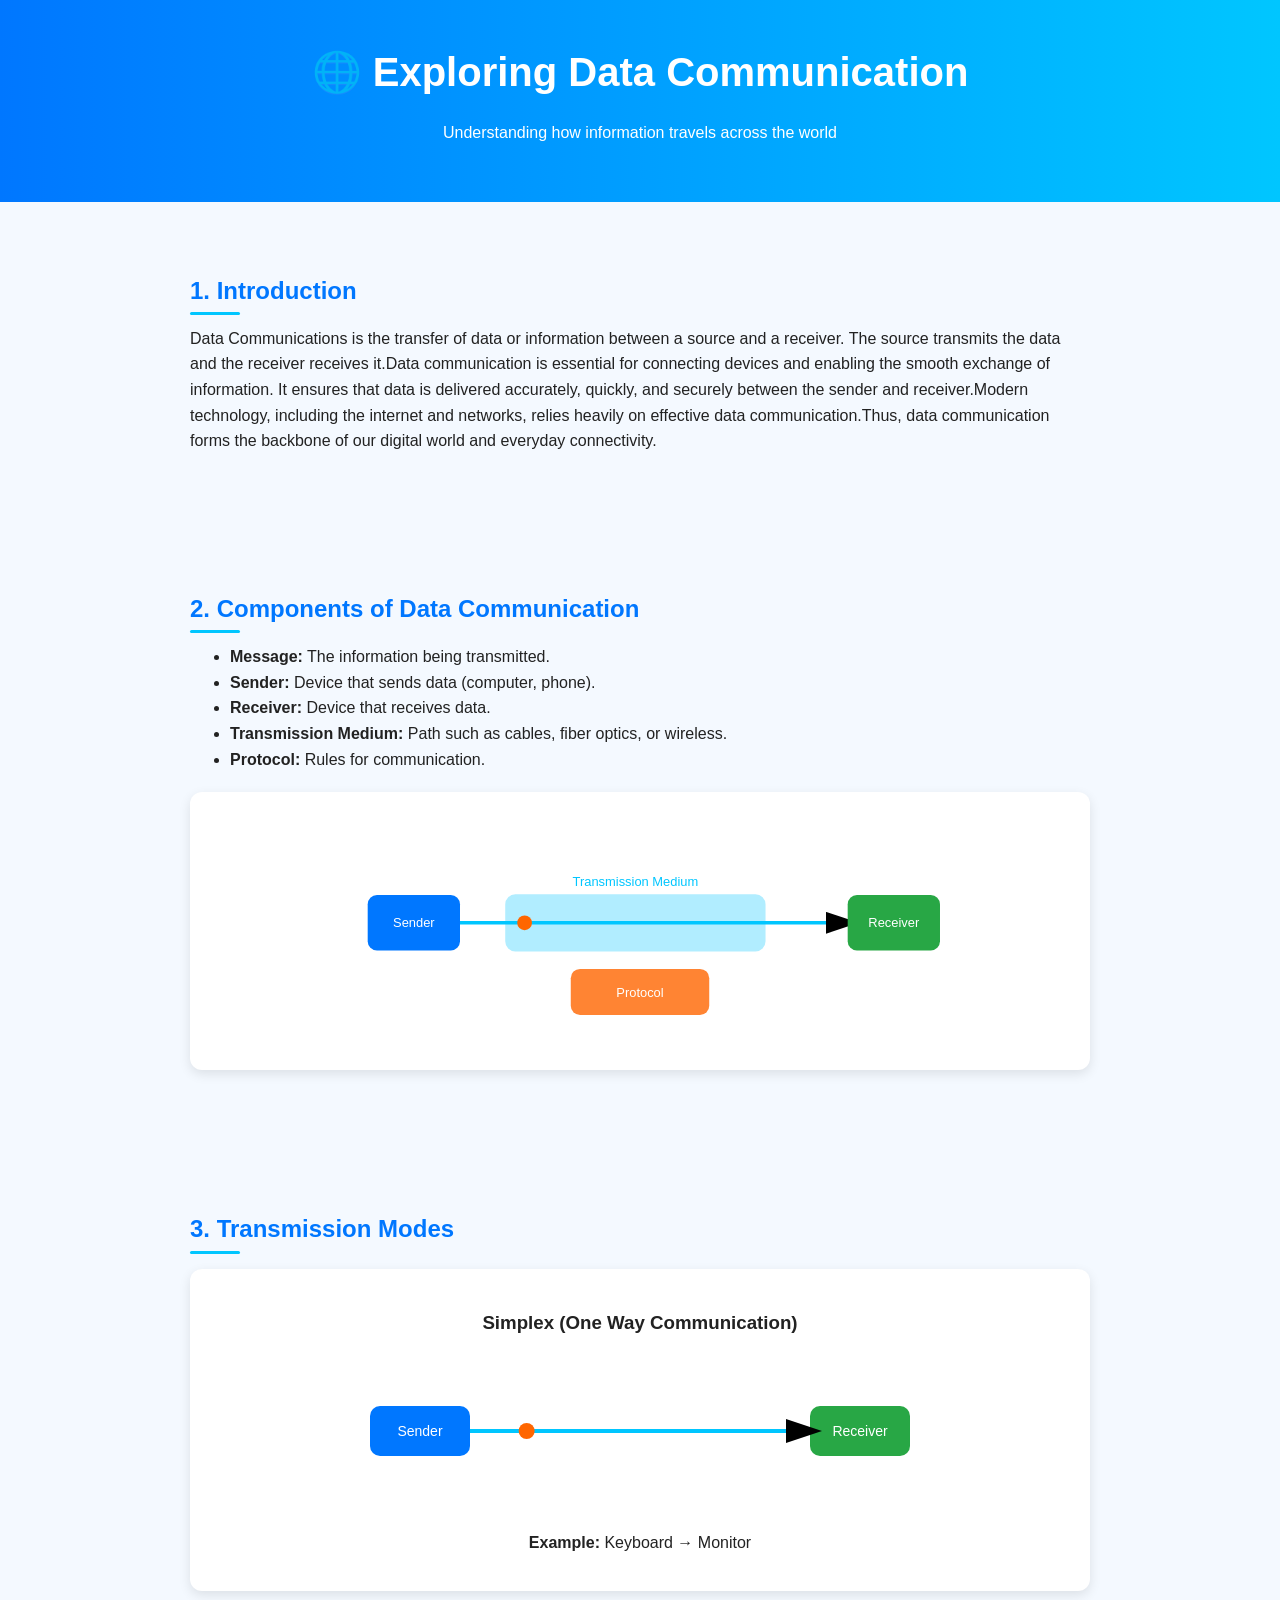
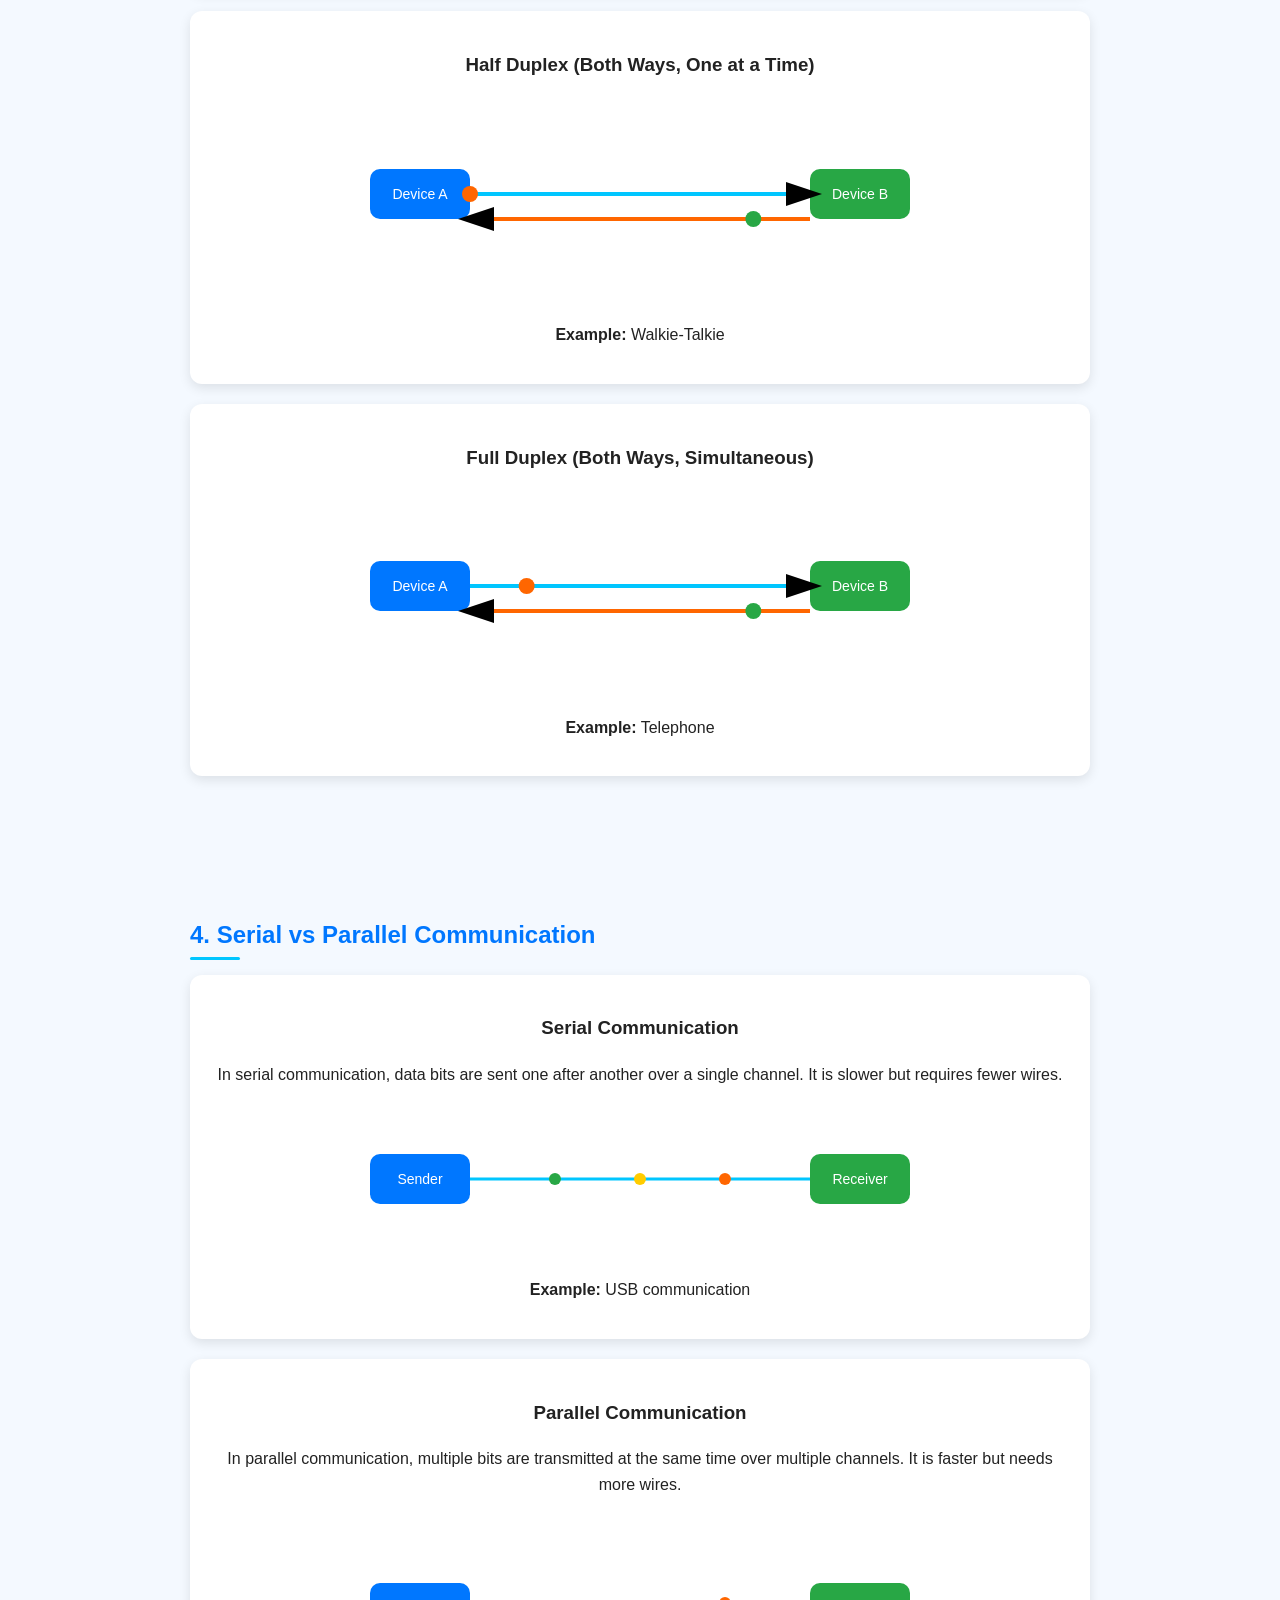
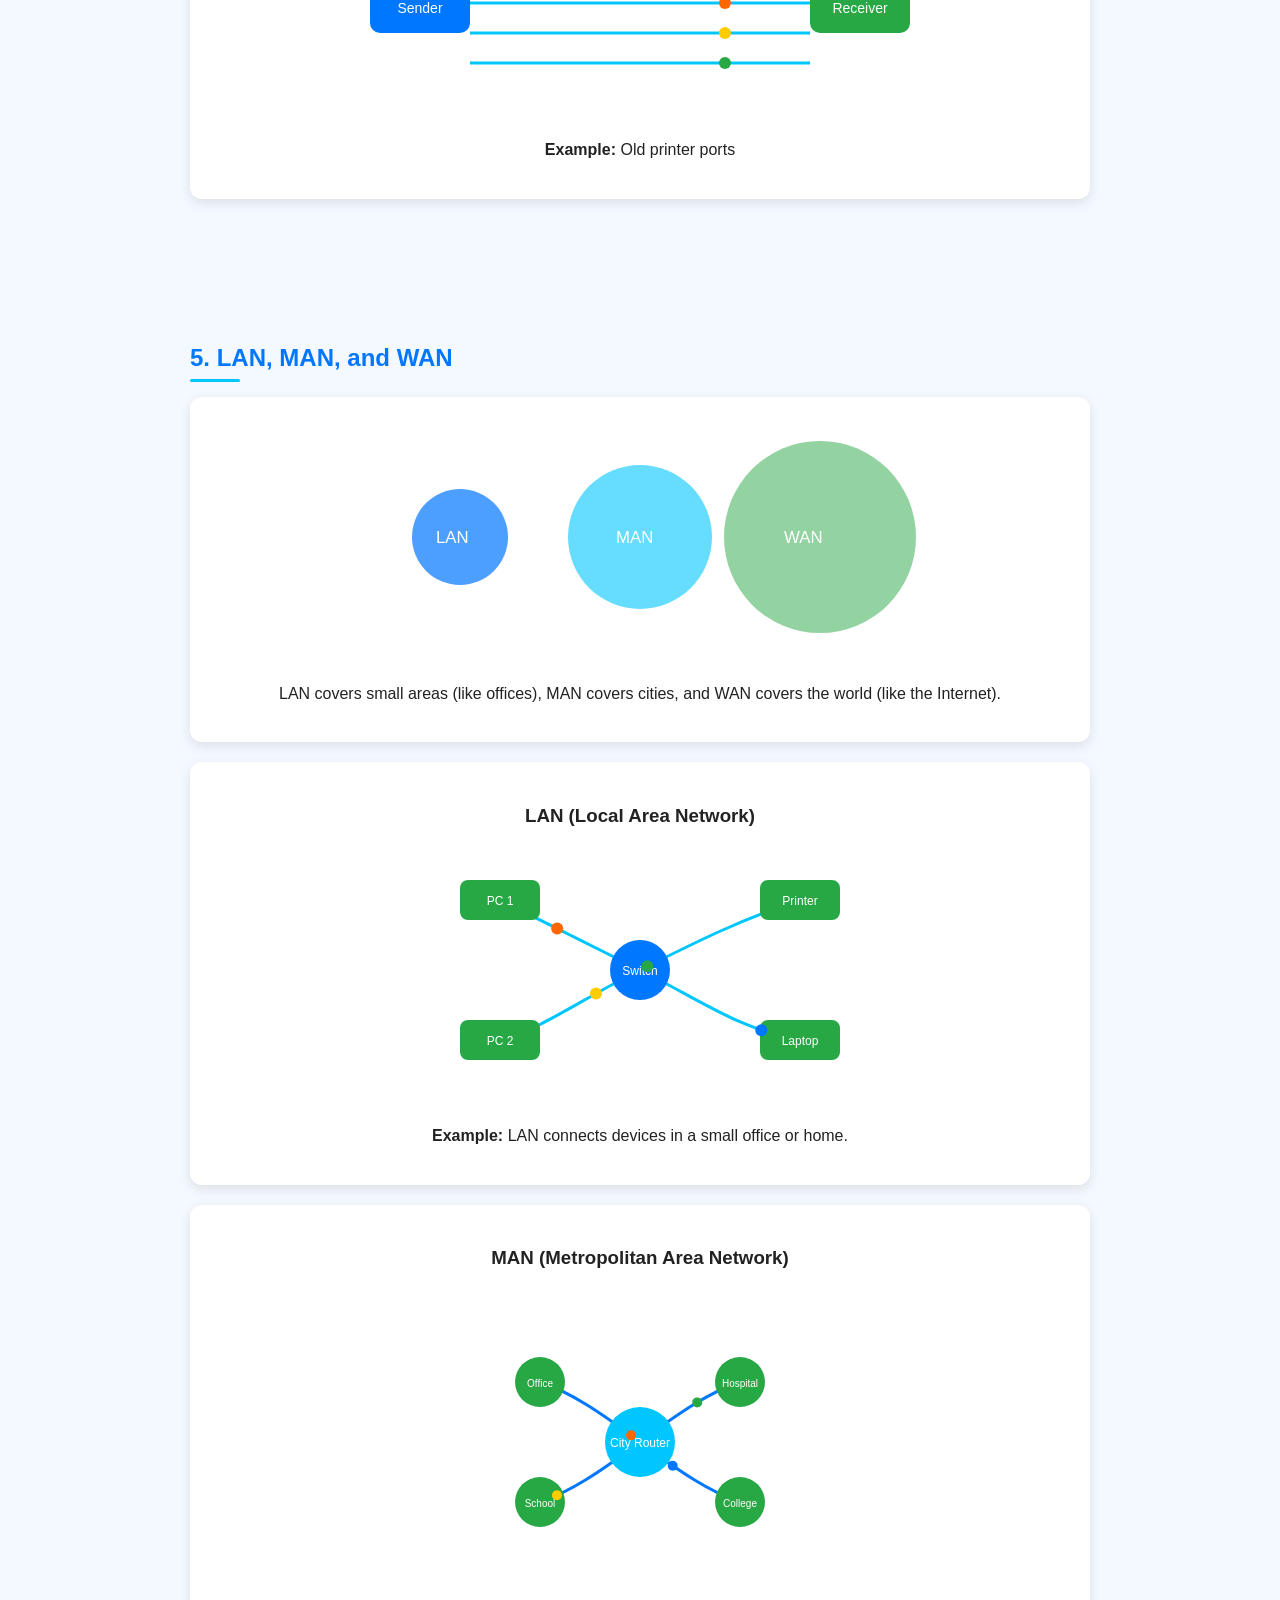
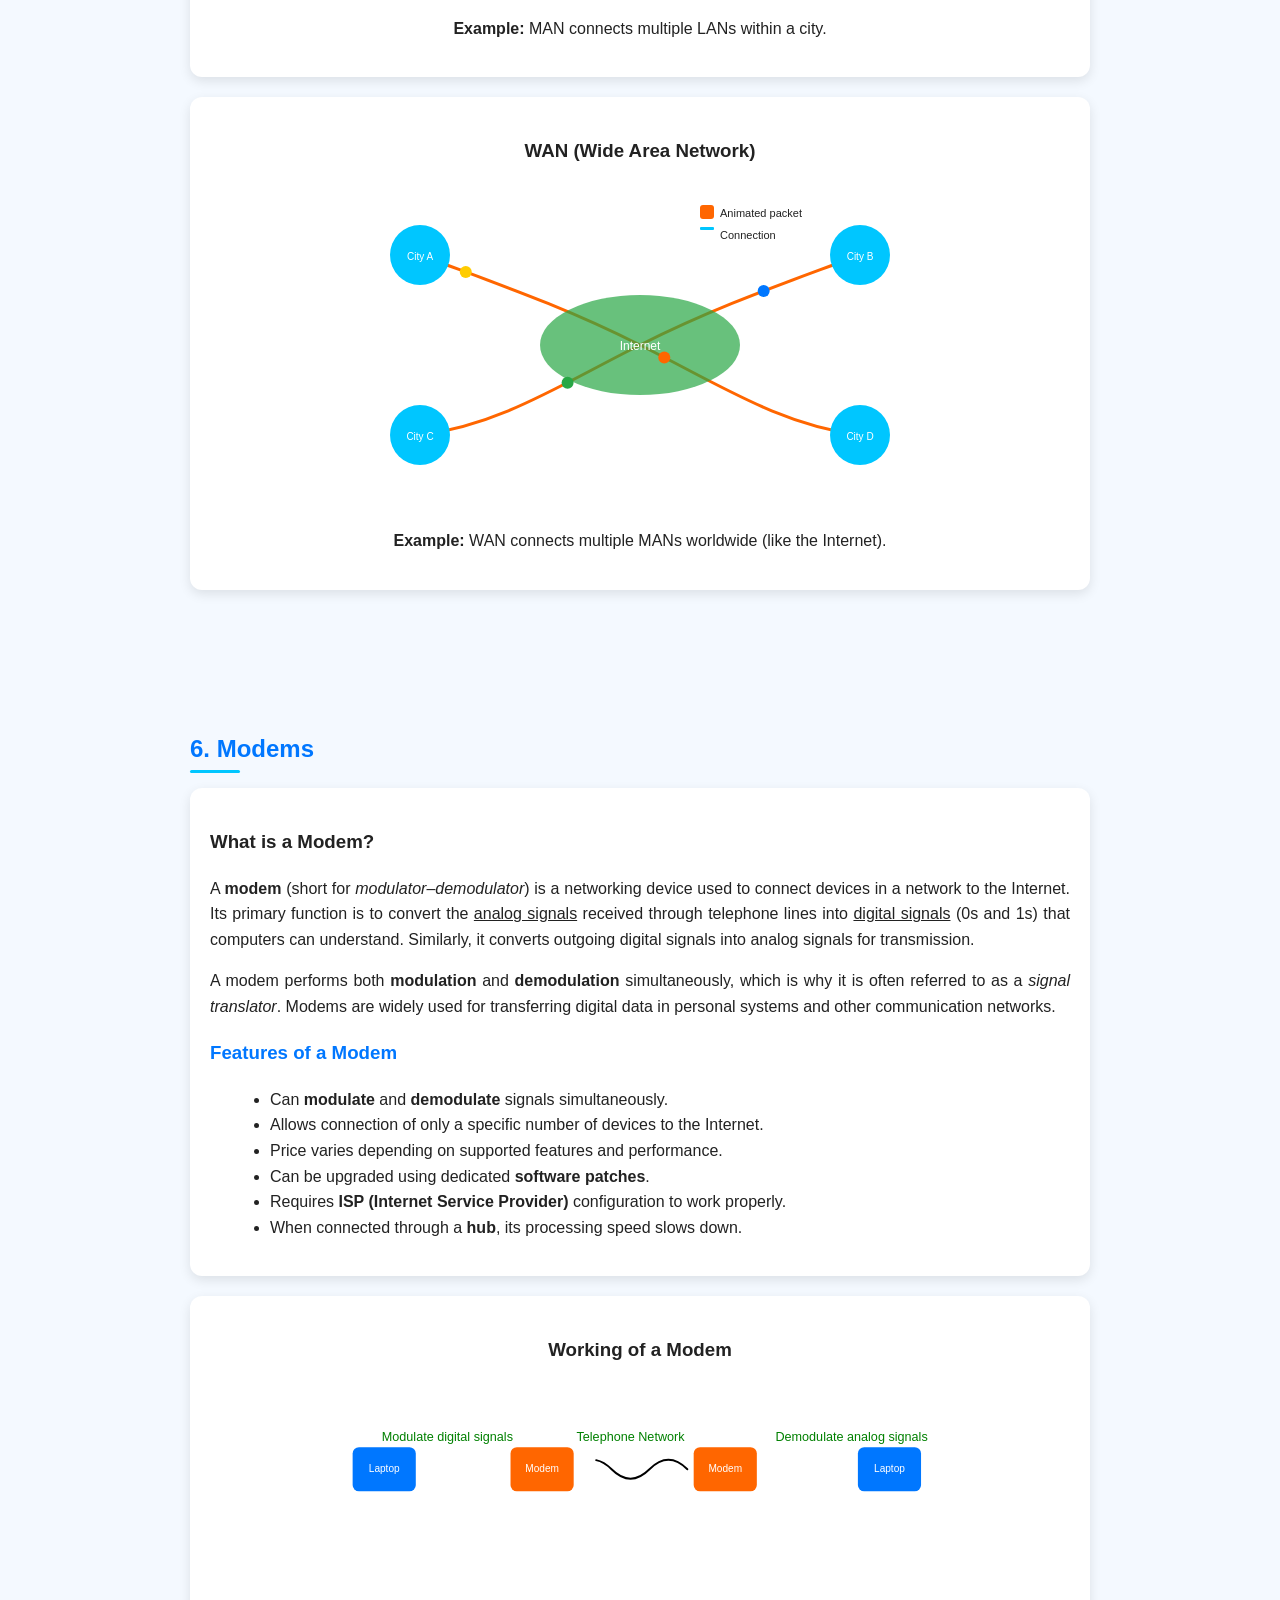
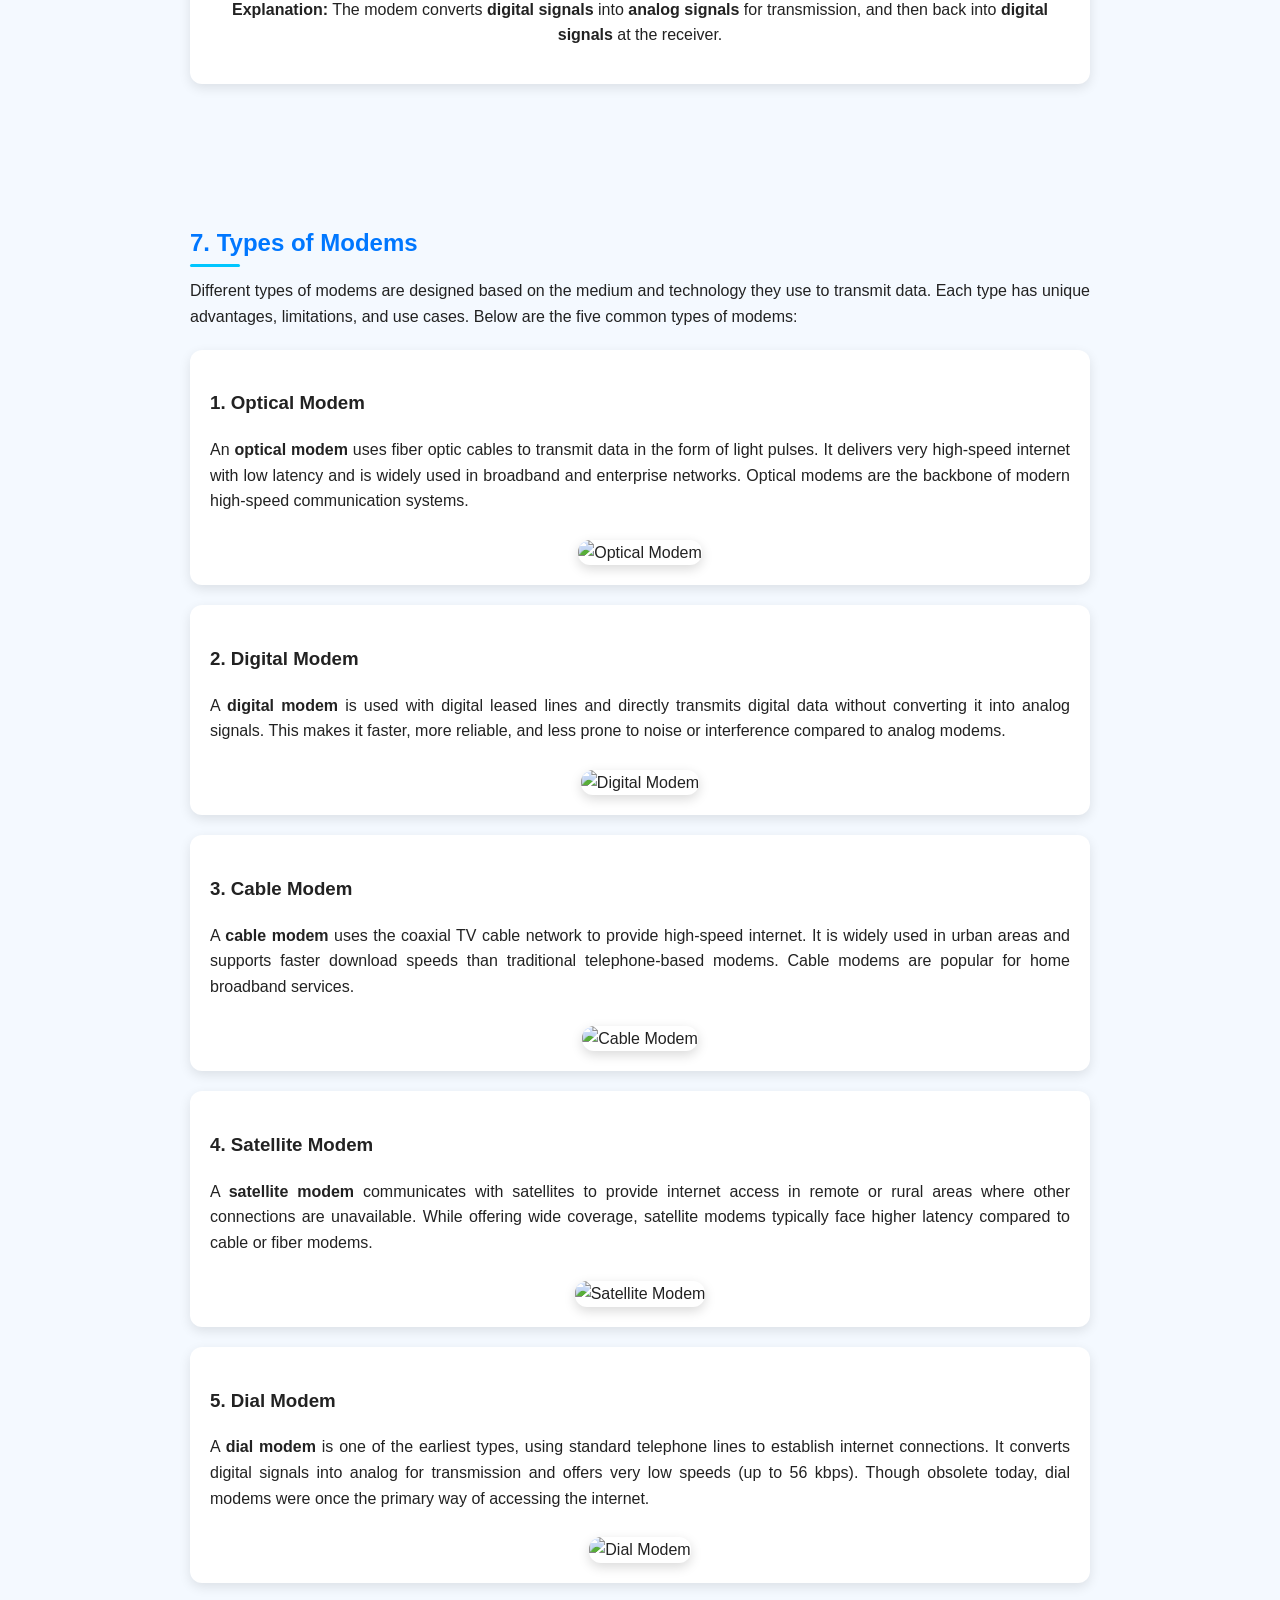
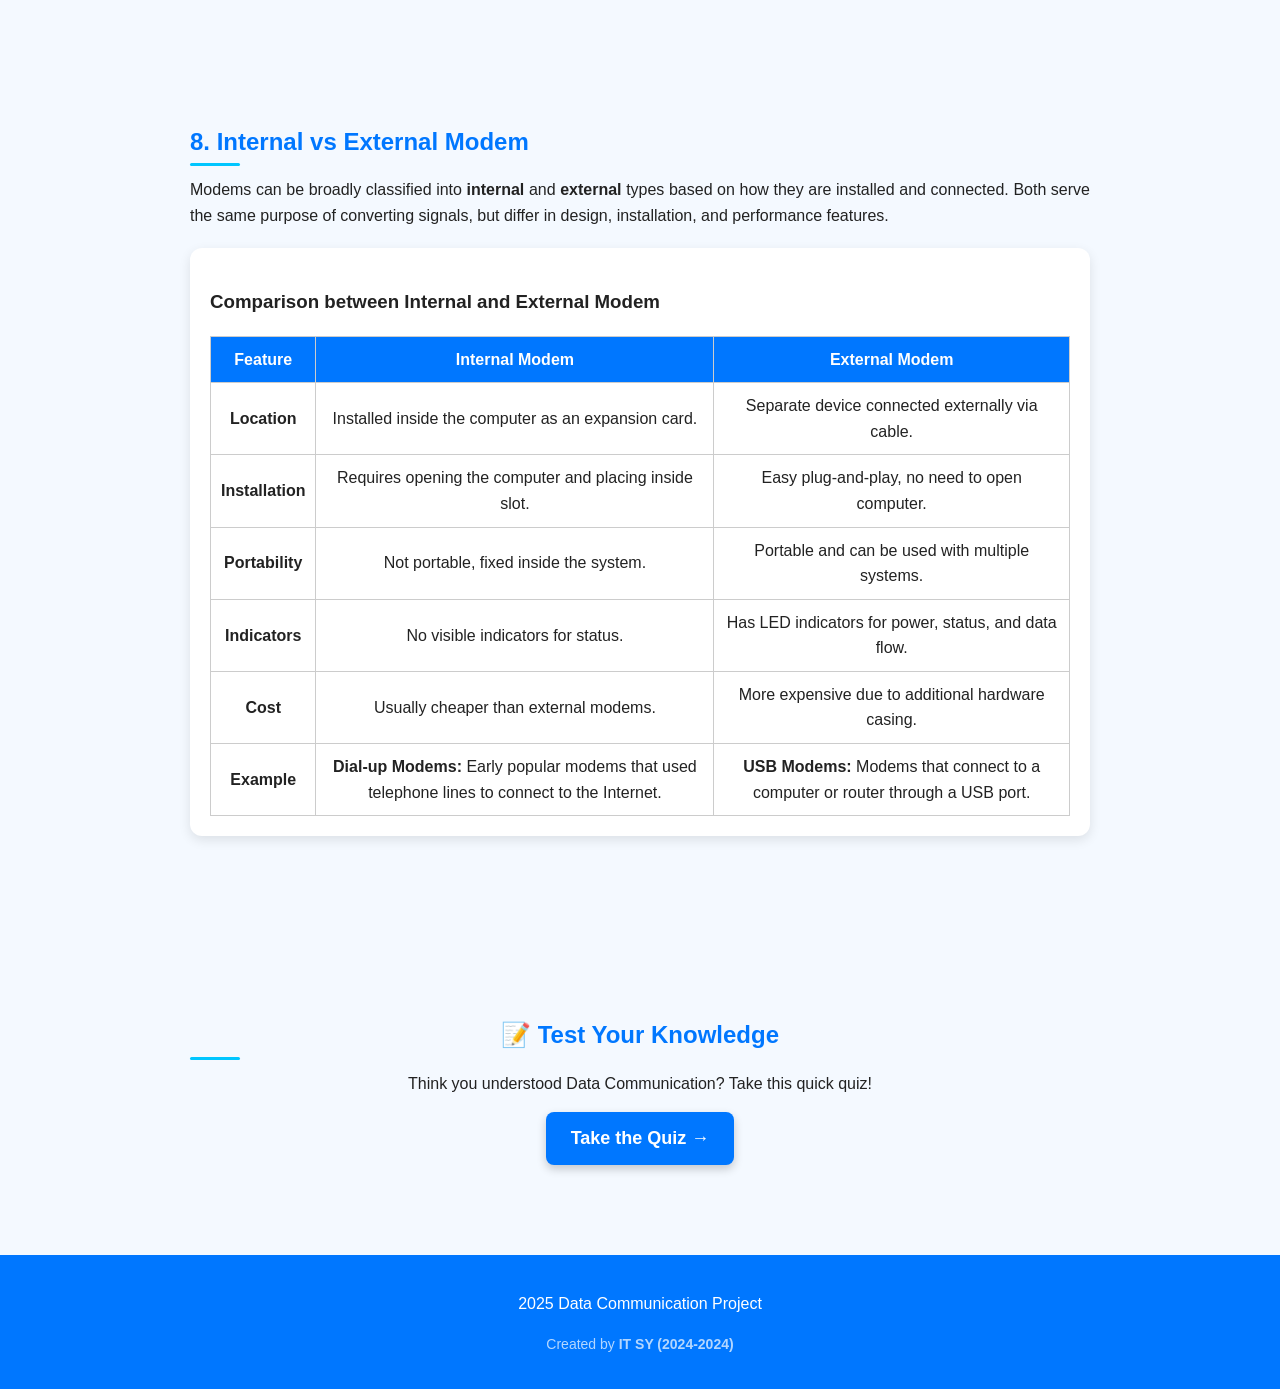
==== index.html @ c41c533b "Add files via upload" ====
<!DOCTYPE html>
<html lang="en">
<head>
  <meta charset="UTF-8">
  <meta name="viewport" content="width=device-width, initial-scale=1.0">
  <title>Exploring Data Communication</title>
  <link rel="stylesheet" href="style.css">
</head>
<body>
  <header>
    <h1><b>🌐 Exploring Data Communication</b></h1>
    <p>Understanding how information travels across the world</p>
  </header>

 <section>
    <h2>1. Introduction</h2>
    <p>Data Communications is the transfer of data or information between a 
source and a receiver. The source transmits the data and the receiver 
receives it.Data communication is essential for connecting devices and enabling the smooth exchange of information.
It ensures that data is delivered accurately, quickly, and securely between the sender and receiver.Modern technology, including the internet and networks, relies heavily on effective data communication.Thus, data communication forms the backbone of our digital world and everyday connectivity.  </p>
  </section>

  <section>
    <h2>2. Components of Data Communication</h2>
    <ul>
      <li><b>Message:</b> The information being transmitted.</li>
      <li><b>Sender:</b> Device that sends data (computer, phone).</li>
      <li><b>Receiver:</b> Device that receives data.</li>
      <li><b>Transmission Medium:</b> Path such as cables, fiber optics, or wireless.</li>
      <li><b>Protocol:</b> Rules for communication.</li>
    </ul>
    <div class="diagram">
      <svg viewBox="0 0 650 250">
        <!-- Sender -->
        <rect x="30" y="90" width="100" height="60" rx="10" fill="#0077ff"/>
        <text x="80" y="125" font-size="14" fill="white" text-anchor="middle">Sender</text>

        <!-- Transmission Medium -->
        <rect x="180" y="90" width="280" height="60" rx="10" fill="#00c6ff" opacity="0.3" stroke="#00c6ff" stroke-width="2"/>
        <text x="320" y="80" font-size="14" fill="#00c6ff" text-anchor="middle">Transmission Medium</text>

        <!-- Arrow animation inside medium -->
        <line x1="130" y1="120" x2="550" y2="120" stroke="#00c6ff" stroke-width="4" marker-end="url(#arrow)" />
        <circle cx="130" cy="120" r="8" fill="#ff6600">
          <animate attributeName="cx" from="130" to="550" dur="3s" repeatCount="indefinite" />
        </circle>

        <!-- Receiver -->
        <rect x="550" y="90" width="100" height="60" rx="10" fill="#28a745"/>
        <text x="600" y="125" font-size="14" fill="white" text-anchor="middle">Receiver</text>

        <!-- Protocol Layer -->
        <rect x="250" y="170" width="150" height="50" rx="10" fill="#ff6600" opacity="0.8"/>
        <text x="325" y="200" font-size="14" fill="white" text-anchor="middle">Protocol</text>

        <!-- Define arrow marker -->
        <defs>
          <marker id="arrow" markerWidth="10" markerHeight="10" refX="6" refY="3" orient="auto" markerUnits="strokeWidth">
            <path d="M0,0 L0,6 L9,3 z" fill="black" />
          </marker>
        </defs>
      </svg>
    </div>
  </section>

 
  <section>
    <h2>3. Transmission Modes</h2>

    <!-- Simplex Diagram -->
    <div class="diagram">
      <h3>Simplex (One Way Communication)</h3>
      <svg viewBox="0 0 600 150">
        <rect x="30" y="50" width="100" height="50" rx="10" fill="#0077ff"/>
        <text x="80" y="80" font-size="14" fill="white" text-anchor="middle">Sender</text>

        <rect x="470" y="50" width="100" height="50" rx="10" fill="#28a745"/>
        <text x="520" y="80" font-size="14" fill="white" text-anchor="middle">Receiver</text>

        <line x1="130" y1="75" x2="470" y2="75" stroke="#00c6ff" stroke-width="4" marker-end="url(#arrow)" />
        <circle cx="130" cy="75" r="8" fill="#ff6600">
          <animate attributeName="cx" from="130" to="470" dur="3s" repeatCount="indefinite" />
        </circle>
      </svg>
      <p><b>Example:</b> Keyboard → Monitor</p>
    </div>

    <!-- Half Duplex Diagram -->
    <div class="diagram">
      <h3>Half Duplex (Both Ways, One at a Time)</h3>
      <svg viewBox="0 0 600 200">
        <rect x="30" y="70" width="100" height="50" rx="10" fill="#0077ff"/>
        <text x="80" y="100" font-size="14" fill="white" text-anchor="middle">Device A</text>

        <rect x="470" y="70" width="100" height="50" rx="10" fill="#28a745"/>
        <text x="520" y="100" font-size="14" fill="white" text-anchor="middle">Device B</text>

        <!-- Forward direction -->
        <line x1="130" y1="95" x2="470" y2="95" stroke="#00c6ff" stroke-width="4" marker-end="url(#arrow)" />
        <circle cx="130" cy="95" r="8" fill="#ff6600">
          <animate attributeName="cx" from="130" to="470" dur="3s" begin="0s;back.end" id="forth" />
        </circle>

        <!-- Backward direction -->
        <line x1="470" y1="120" x2="130" y2="120" stroke="#ff6600" stroke-width="4" marker-end="url(#arrow)" />
        <circle cx="470" cy="120" r="8" fill="#28a745">
          <animate attributeName="cx" from="470" to="130" dur="3s" begin="forth.end" id="back" />
        </circle>
      </svg>
      <p><b>Example:</b> Walkie-Talkie</p>
    </div>

    <!-- Full Duplex Diagram -->
    <div class="diagram">
      <h3>Full Duplex (Both Ways, Simultaneous)</h3>
      <svg viewBox="0 0 600 200">
        <rect x="30" y="70" width="100" height="50" rx="10" fill="#0077ff"/>
        <text x="80" y="100" font-size="14" fill="white" text-anchor="middle">Device A</text>

        <rect x="470" y="70" width="100" height="50" rx="10" fill="#28a745"/>
        <text x="520" y="100" font-size="14" fill="white" text-anchor="middle">Device B</text>

        <!-- Forward direction -->
        <line x1="130" y1="95" x2="470" y2="95" stroke="#00c6ff" stroke-width="4" marker-end="url(#arrow)" />
        <circle cx="130" cy="95" r="8" fill="#ff6600">
          <animate attributeName="cx" from="130" to="470" dur="3s" repeatCount="indefinite" />
        </circle>

        <!-- Backward direction -->
        <line x1="470" y1="120" x2="130" y2="120" stroke="#ff6600" stroke-width="4" marker-end="url(#arrow)" />
        <circle cx="470" cy="120" r="8" fill="#28a745">
          <animate attributeName="cx" from="470" to="130" dur="3s" repeatCount="indefinite" />
        </circle>
      </svg>
      <p><b>Example:</b> Telephone</p>
    </div>
  </section>
<section>
  <h2>4. Serial vs Parallel Communication</h2>

  <!-- Serial Communication -->
  <div class="diagram">
    <h3>Serial Communication</h3>
    <p>In serial communication, data bits are sent one after another over a single channel. It is slower but requires fewer wires.</p>
    <svg viewBox="0 0 600 150">
      <rect x="30" y="50" width="100" height="50" rx="10" fill="#0077ff"/>
      <text x="80" y="80" font-size="14" fill="white" text-anchor="middle">Sender</text>

      <rect x="470" y="50" width="100" height="50" rx="10" fill="#28a745"/>
      <text x="520" y="80" font-size="14" fill="white" text-anchor="middle">Receiver</text>

      <!-- Line -->
      <line x1="130" y1="75" x2="470" y2="75" stroke="#00c6ff" stroke-width="3" />

      <!-- Moving dots (bits one by one) -->
      <circle cx="130" cy="75" r="6" fill="#ff6600">
        <animate attributeName="cx" from="130" to="470" dur="2s" begin="0s" repeatCount="indefinite"/>
      </circle>
      <circle cx="130" cy="75" r="6" fill="#ffcc00">
        <animate attributeName="cx" from="130" to="470" dur="2s" begin="0.5s" repeatCount="indefinite"/>
      </circle>
      <circle cx="130" cy="75" r="6" fill="#28a745">
        <animate attributeName="cx" from="130" to="470" dur="2s" begin="1s" repeatCount="indefinite"/>
      </circle>
    </svg>
    <p><b>Example:</b> USB communication</p>
  </div>

  <!-- Parallel Communication -->
  <div class="diagram">
    <h3>Parallel Communication</h3>
    <p>In parallel communication, multiple bits are transmitted at the same time over multiple channels. It is faster but needs more wires.</p>
    <svg viewBox="0 0 600 200">
      <rect x="30" y="70" width="100" height="50" rx="10" fill="#0077ff"/>
      <text x="80" y="100" font-size="14" fill="white" text-anchor="middle">Sender</text>

      <rect x="470" y="70" width="100" height="50" rx="10" fill="#28a745"/>
      <text x="520" y="100" font-size="14" fill="white" text-anchor="middle">Receiver</text>

      <!-- Parallel lines -->
      <line x1="130" y1="90" x2="470" y2="90" stroke="#00c6ff" stroke-width="3"/>
      <line x1="130" y1="120" x2="470" y2="120" stroke="#00c6ff" stroke-width="3"/>
      <line x1="130" y1="150" x2="470" y2="150" stroke="#00c6ff" stroke-width="3"/>

      <!-- Moving dots (multiple at once) -->
      <circle cx="130" cy="90" r="6" fill="#ff6600">
        <animate attributeName="cx" from="130" to="470" dur="2s" repeatCount="indefinite"/>
      </circle>
      <circle cx="130" cy="120" r="6" fill="#ffcc00">
        <animate attributeName="cx" from="130" to="470" dur="2s" repeatCount="indefinite"/>
      </circle>
      <circle cx="130" cy="150" r="6" fill="#28a745">
        <animate attributeName="cx" from="130" to="470" dur="2s" repeatCount="indefinite"/>
      </circle>
    </svg>
    <p><b>Example:</b> Old printer ports</p>
  </div>
</section>


 




<section>
  
<h2>5. LAN, MAN, and WAN</h2>
    <div class="diagram">
      <svg viewBox="0 0 500 200">
        <circle cx="100" cy="100" r="40" fill="#0077ff" opacity="0.7" />
        <text x="80" y="105" font-size="14" fill="white">LAN</text>

        <circle cx="250" cy="100" r="60" fill="#00c6ff" opacity="0.6" />
        <text x="230" y="105" font-size="14" fill="white">MAN</text>

        <circle cx="400" cy="100" r="80" fill="#28a745" opacity="0.5" />
        <text x="370" y="105" font-size="14" fill="white">WAN</text>
      </svg>
      <p>LAN covers small areas (like offices), MAN covers cities, and WAN covers the world (like the Internet).</p>
    </div>
 





  <!-- LAN -->
  <div class="diagram">
    <h3>LAN (Local Area Network)</h3>
    <svg viewBox="0 0 600 250" xmlns="http://www.w3.org/2000/svg">
      <!-- Paths (drawn first so devices/text sit on top) -->
      <path id="lan-path-1" d="M300 120 C 240 90 200 70 160 50" stroke="#00c6ff" stroke-width="3" fill="none" />
      <path id="lan-path-2" d="M300 120 C 240 150 200 180 160 190" stroke="#00c6ff" stroke-width="3" fill="none" />
      <path id="lan-path-3" d="M300 120 C 360 90 400 70 460 50" stroke="#00c6ff" stroke-width="3" fill="none" />
      <path id="lan-path-4" d="M300 120 C 360 150 400 180 460 190" stroke="#00c6ff" stroke-width="3" fill="none" />

      <!-- Central Switch -->
      <circle cx="300" cy="120" r="30" fill="#0077ff"/>
      <text x="300" y="125" font-size="12" fill="white" text-anchor="middle">Switch</text>

      <!-- Devices (on top of paths) -->
      <rect x="120" y="30" width="80" height="40" rx="8" fill="#28a745"/>
      <text x="160" y="55" font-size="12" fill="white" text-anchor="middle">PC 1</text>

      <rect x="120" y="170" width="80" height="40" rx="8" fill="#28a745"/>
      <text x="160" y="195" font-size="12" fill="white" text-anchor="middle">PC 2</text>

      <rect x="420" y="30" width="80" height="40" rx="8" fill="#28a745"/>
      <text x="460" y="55" font-size="12" fill="white" text-anchor="middle">Printer</text>

      <rect x="420" y="170" width="80" height="40" rx="8" fill="#28a745"/>
      <text x="460" y="195" font-size="12" fill="white" text-anchor="middle">Laptop</text>

      <!-- Animated packets (on top) -->
      <circle r="6" fill="#ff6600">
        <animateMotion dur="2.2s" repeatCount="indefinite">
          <mpath href="#lan-path-1" xlink:href="#lan-path-1"/>
        </animateMotion>
      </circle>

      <circle r="6" fill="#ffcc00">
        <animateMotion dur="2.2s" begin="0.6s" repeatCount="indefinite">
          <mpath href="#lan-path-2" xlink:href="#lan-path-2"/>
        </animateMotion>
      </circle>

      <circle r="6" fill="#28a745">
        <animateMotion dur="2.2s" begin="1.2s" repeatCount="indefinite">
          <mpath href="#lan-path-3" xlink:href="#lan-path-3"/>
        </animateMotion>
      </circle>

      <circle r="6" fill="#0077ff">
        <animateMotion dur="2.2s" begin="1.8s" repeatCount="indefinite">
          <mpath href="#lan-path-4" xlink:href="#lan-path-4"/>
        </animateMotion>
      </circle>
    </svg>
    <p><b>Example:</b> LAN connects devices in a small office or home.</p>
  </div>

  <!-- MAN -->
  <div class="diagram">
    <h3>MAN (Metropolitan Area Network)</h3>
    <svg viewBox="0 0 600 300" xmlns="http://www.w3.org/2000/svg">
      <!-- Paths -->
      <path id="man-path-1" d="M300 150 C 260 120 230 100 200 90" stroke="#0077ff" stroke-width="3" fill="none"/>
      <path id="man-path-2" d="M300 150 C 260 180 230 200 200 210" stroke="#0077ff" stroke-width="3" fill="none"/>
      <path id="man-path-3" d="M300 150 C 340 120 370 100 400 90" stroke="#0077ff" stroke-width="3" fill="none"/>
      <path id="man-path-4" d="M300 150 C 340 180 370 200 400 210" stroke="#0077ff" stroke-width="3" fill="none"/>

      <!-- City Router -->
      <circle cx="300" cy="150" r="35" fill="#00c6ff"/>
      <text x="300" y="155" font-size="12" fill="white" text-anchor="middle">City Router</text>

      <!-- Small LANs (arranged around) -->
      <circle cx="200" cy="90" r="25" fill="#28a745"/>
      <text x="200" y="95" font-size="10" fill="white" text-anchor="middle">Office</text>

      <circle cx="200" cy="210" r="25" fill="#28a745"/>
      <text x="200" y="215" font-size="10" fill="white" text-anchor="middle">School</text>

      <circle cx="400" cy="90" r="25" fill="#28a745"/>
      <text x="400" y="95" font-size="10" fill="white" text-anchor="middle">Hospital</text>

      <circle cx="400" cy="210" r="25" fill="#28a745"/>
      <text x="400" y="215" font-size="10" fill="white" text-anchor="middle">College</text>

      <!-- Animated packets -->
      <circle r="5" fill="#ff6600">
        <animateMotion dur="3.2s" repeatCount="indefinite">
          <mpath href="#man-path-1" xlink:href="#man-path-1"/>
        </animateMotion>
      </circle>

      <circle r="5" fill="#ffcc00">
        <animateMotion dur="3.2s" begin="0.8s" repeatCount="indefinite">
          <mpath href="#man-path-2" xlink:href="#man-path-2"/>
        </animateMotion>
      </circle>

      <circle r="5" fill="#28a745">
        <animateMotion dur="3.2s" begin="1.6s" repeatCount="indefinite">
          <mpath href="#man-path-3" xlink:href="#man-path-3"/>
        </animateMotion>
      </circle>

      <circle r="5" fill="#0077ff">
        <animateMotion dur="3.2s" begin="2.4s" repeatCount="indefinite">
          <mpath href="#man-path-4" xlink:href="#man-path-4"/>
        </animateMotion>
      </circle>
    </svg>
    <p><b>Example:</b> MAN connects multiple LANs within a city.</p>
  </div>

  <!-- WAN -->
  <div class="diagram">
    <h3>WAN (Wide Area Network)</h3>
    <svg viewBox="0 0 600 320" xmlns="http://www.w3.org/2000/svg">
      <!-- Paths -->
      <path id="wan-path-1" d="M300 160 C 220 120 160 100 80 70" stroke="#ff6600" stroke-width="3" fill="none"/>
      <path id="wan-path-2" d="M300 160 C 380 120 440 100 520 70" stroke="#ff6600" stroke-width="3" fill="none"/>
      <path id="wan-path-3" d="M300 160 C 220 200 160 240 80 250" stroke="#ff6600" stroke-width="3" fill="none"/>
      <path id="wan-path-4" d="M300 160 C 380 200 440 240 520 250" stroke="#ff6600" stroke-width="3" fill="none"/>

      <!-- Internet cloud -->
      <ellipse cx="300" cy="160" rx="100" ry="50" fill="#28a745" opacity="0.7"/>
      <text x="300" y="165" font-size="12" fill="white" text-anchor="middle">Internet</text>

      <!-- Cities around -->
      <circle cx="80" cy="70" r="30" fill="#00c6ff"/>
      <text x="80" y="75" font-size="10" fill="white" text-anchor="middle">City A</text>

      <circle cx="520" cy="70" r="30" fill="#00c6ff"/>
      <text x="520" y="75" font-size="10" fill="white" text-anchor="middle">City B</text>

      <circle cx="80" cy="250" r="30" fill="#00c6ff"/>
      <text x="80" y="255" font-size="10" fill="white" text-anchor="middle">City C</text>

      <circle cx="520" cy="250" r="30" fill="#00c6ff"/>
      <text x="520" y="255" font-size="10" fill="white" text-anchor="middle">City D</text>

      <!-- Animated packets -->
      <circle r="6" fill="#ffcc00">
        <animateMotion dur="4.4s" repeatCount="indefinite">
          <mpath href="#wan-path-1" xlink:href="#wan-path-1"/>
        </animateMotion>
      </circle>

      <circle r="6" fill="#0077ff">
        <animateMotion dur="4.4s" begin="1s" repeatCount="indefinite">
          <mpath href="#wan-path-2" xlink:href="#wan-path-2"/>
        </animateMotion>
      </circle>

      <circle r="6" fill="#28a745">
        <animateMotion dur="4.4s" begin="2s" repeatCount="indefinite">
          <mpath href="#wan-path-3" xlink:href="#wan-path-3"/>
        </animateMotion>
      </circle>

      <circle r="6" fill="#ff6600">
        <animateMotion dur="4.4s" begin="3s" repeatCount="indefinite">
          <mpath href="#wan-path-4" xlink:href="#wan-path-4"/>
        </animateMotion>
      </circle>

      <!-- Small legend (inside SVG so no external CSS changes) -->
      <g transform="translate(360,20)">
        <rect x="0" y="0" width="14" height="14" rx="3" fill="#ff6600"></rect>
        <text x="20" y="12" font-size="11" fill="#222">Animated packet</text>
        <rect x="0" y="22" width="14" height="3" fill="#00c6ff" rx="1"></rect>
        <text x="20" y="34" font-size="11" fill="#222">Connection</text>
      </g>
    </svg>
    <p><b>Example:</b> WAN connects multiple MANs worldwide (like the Internet).</p>
  </div>
</section>

<section>
  <h2>6. Modems</h2>

<div class="diagram">
  <h3 style="text-align:left;">What is a Modem?</h3>
  <p style="text-align: justify;">
    A <b>modem</b> (short for <i>modulator–demodulator</i>) is a networking device used to connect 
    devices in a network to the Internet. Its primary function is to convert the <u>analog signals</u> 
    received through telephone lines into <u>digital signals</u> (0s and 1s) that computers can understand. 
    Similarly, it converts outgoing digital signals into analog signals for transmission.  
  </p>
  <p style="text-align: justify;">
    A modem performs both <b>modulation</b> and <b>demodulation</b> simultaneously, which is why it is often 
    referred to as a <i>signal translator</i>. Modems are widely used for transferring digital data in personal 
    systems and other communication networks.
  </p>

  <h3 style="text-align:left; color:#0077ff;">Features of a Modem</h3>
  <ul style="margin-left:20px; text-align: justify;">
    <li>Can <b>modulate</b> and <b>demodulate</b> signals simultaneously.</li>
    <li>Allows connection of only a specific number of devices to the Internet.</li>
    <li>Price varies depending on supported features and performance.</li>
    <li>Can be upgraded using dedicated <b>software patches</b>.</li>
    <li>Requires <b>ISP (Internet Service Provider)</b> configuration to work properly.</li>
    <li>When connected through a <b>hub</b>, its processing speed slows down.</li>
  </ul>
</div>





  <div class="diagram">
    <h3>Working of a Modem</h3>

    <svg viewBox="0 0 950 300" xmlns="http://www.w3.org/2000/svg">
      <!-- Left Laptop -->
      <rect x="20" y="100" width="100" height="70" rx="10" fill="#0077ff"/>
      <text x="70" y="140" font-size="16" fill="white" text-anchor="middle">Laptop</text>

      <!-- Digital Signal (Square Wave, Left) -->
      <path class="left-seq" d="M120 135 h30 v-30 h30 v30 h30 v-30 h30 v30 h30"
            stroke="#000" stroke-width="3" fill="none"/>
      <text x="170" y="90" font-size="20" fill="green" text-anchor="middle">Modulate digital signals</text>

      <!-- Left Modem -->
      <rect x="270" y="100" width="100" height="70" rx="10" fill="#ff6600"/>
      <text x="320" y="140" font-size="16" fill="white" text-anchor="middle">Modem</text>

      <!-- Analog Wave (Telephone Network) -->
      <path class="analog-seq" d="M370 135 Q400 105 430 135 T490 135 T550 135"
            stroke="#000" stroke-width="3" fill="none"/>
      <text x="460" y="90" font-size="20" fill="green" text-anchor="middle">Telephone Network</text>

      <!-- Right Modem -->
      <rect x="560" y="100" width="100" height="70" rx="10" fill="#ff6600"/>
      <text x="610" y="140" font-size="16" fill="white" text-anchor="middle">Modem</text>
      <text x="810" y="90" font-size="20" fill="green" text-anchor="middle">Demodulate analog signals</text>

      <!-- Digital Signal (Square Wave, Right) -->
      <path class="right-seq" d="M670 135 h30 v-30 h30 v30 h30 v-30 h30 v30 h30"
            stroke="#000" stroke-width="3" fill="none"/>

      <!-- Right Laptop -->
      <rect x="820" y="100" width="100" height="70" rx="10" fill="#0077ff"/>
      <text x="870" y="140" font-size="16" fill="white" text-anchor="middle">Laptop</text>
    </svg>

    <p><b>Explanation:</b>  The modem converts <b>digital signals</b> into <b>analog signals</b> for transmission, 
  and then back into <b>digital signals</b> at the receiver. 
    </p>
  </div>
</section>

<section>
  <h2>7. Types of Modems</h2>
  <p style="text-align: justify;">
    Different types of modems are designed based on the medium and technology they use 
    to transmit data. Each type has unique advantages, limitations, and use cases. 
    Below are the five common types of modems:
  </p>

  <!-- Optical Modem -->
  <div class="diagram">
    <h3 style="text-align:left;">1. Optical Modem</h3>
    <p style="text-align: justify;">
      An <b>optical modem</b> uses fiber optic cables to transmit data in the form of light pulses. 
      It delivers very high-speed internet with low latency and is widely used in 
      broadband and enterprise networks. Optical modems are the backbone of modern 
      high-speed communication systems.
    </p>
 <img src="images/optical.png" alt="Optical Modem" 
       style="max-width:350px; margin-top:10px; border-radius:12px; box-shadow:0 4px 12px rgba(0,0,0,0.15);">   

  </div>

  <!-- Digital Modem -->
  <div class="diagram">
    <h3 style="text-align:left;">2. Digital Modem</h3>
    <p style="text-align: justify;">
      A <b>digital modem</b> is used with digital leased lines and directly transmits digital data 
      without converting it into analog signals. This makes it faster, more reliable, 
      and less prone to noise or interference compared to analog modems.
    </p>
     <img src="images/Digital.png" alt="Digital Modem" 
       style="max-width:350px; margin-top:10px; border-radius:12px; box-shadow:0 4px 12px rgba(0,0,0,0.15);">
  </div>

  <!-- Cable Modem -->
  <div class="diagram">
    <h3 style="text-align:left;">3. Cable Modem</h3>
    <p style="text-align: justify;">
      A <b>cable modem</b> uses the coaxial TV cable network to provide high-speed internet. 
      It is widely used in urban areas and supports faster download speeds than 
      traditional telephone-based modems. Cable modems are popular for home broadband services.
    </p>
     <img src="images/cable.png" alt="Cable Modem" 
       style="max-width:350px; margin-top:10px; border-radius:12px; box-shadow:0 4px 12px rgba(0,0,0,0.15);">
  </div>

  <!-- Satellite Modem -->
  <div class="diagram">
    <h3 style="text-align:left;">4. Satellite Modem</h3>
    <p style="text-align: justify;">
      A <b>satellite modem</b> communicates with satellites to provide internet access in 
      remote or rural areas where other connections are unavailable. While offering 
      wide coverage, satellite modems typically face higher latency compared to 
      cable or fiber modems.
    </p>
    <img src="images/satellite.png" alt="Satellite Modem" 
       style="max-width:350px; margin-top:10px; border-radius:12px; box-shadow:0 4px 12px rgba(0,0,0,0.15);">
  </div>

  <!-- Dial Modem -->
  <div class="diagram">
    <h3 style="text-align:left;">5. Dial Modem</h3>
    <p style="text-align: justify;">
      A <b>dial modem</b> is one of the earliest types, using standard telephone lines to 
      establish internet connections. It converts digital signals into analog for 
      transmission and offers very low speeds (up to 56 kbps). Though obsolete today, 
      dial modems were once the primary way of accessing the internet.
    </p>
   <img src="images/dial.png" alt="Dial Modem" 
       style="max-width:350px; margin-top:10px; border-radius:12px; box-shadow:0 4px 12px rgba(0,0,0,0.15);">  

</div>
</section>

<section>
  <h2>8. Internal vs External Modem</h2>
  <p style="text-align: justify;">
    Modems can be broadly classified into <b>internal</b> and <b>external</b> types based on how 
    they are installed and connected. Both serve the same purpose of converting signals, 
    but differ in design, installation, and performance features.
  </p>

  <div class="diagram">
    <h3 style="text-align:left;">Comparison between Internal and External Modem</h3>
    <table style="width:100%; border-collapse: collapse; margin-top:15px;">
      <tr style="background:#0077ff; color:white;">
        <th style="padding:10px; border:1px solid #ccc;">Feature</th>
        <th style="padding:10px; border:1px solid #ccc;">Internal Modem</th>
        <th style="padding:10px; border:1px solid #ccc;">External Modem</th>
      </tr>
      <tr>
        <td style="padding:10px; border:1px solid #ccc;"><b>Location</b></td>
        <td style="padding:10px; border:1px solid #ccc;">Installed inside the computer as an expansion card.</td>
        <td style="padding:10px; border:1px solid #ccc;">Separate device connected externally via cable.</td>
      </tr>
      <tr>
        <td style="padding:10px; border:1px solid #ccc;"><b>Installation</b></td>
        <td style="padding:10px; border:1px solid #ccc;">Requires opening the computer and placing inside slot.</td>
        <td style="padding:10px; border:1px solid #ccc;">Easy plug-and-play, no need to open computer.</td>
      </tr>
      <tr>
        <td style="padding:10px; border:1px solid #ccc;"><b>Portability</b></td>
        <td style="padding:10px; border:1px solid #ccc;">Not portable, fixed inside the system.</td>
        <td style="padding:10px; border:1px solid #ccc;">Portable and can be used with multiple systems.</td>
      </tr>
      <tr>
        <td style="padding:10px; border:1px solid #ccc;"><b>Indicators</b></td>
        <td style="padding:10px; border:1px solid #ccc;">No visible indicators for status.</td>
        <td style="padding:10px; border:1px solid #ccc;">Has LED indicators for power, status, and data flow.</td>
      </tr>
      <tr>
        <td style="padding:10px; border:1px solid #ccc;"><b>Cost</b></td>
        <td style="padding:10px; border:1px solid #ccc;">Usually cheaper than external modems.</td>
        <td style="padding:10px; border:1px solid #ccc;">More expensive due to additional hardware casing.</td>
      </tr>
      <tr>
        <td style="padding:10px; border:1px solid #ccc;"><b>Example</b></td>
        <td style="padding:10px; border:1px solid #ccc;"><b>Dial-up Modems:</b> Early popular modems that used telephone lines to connect to the Internet.</td>
        <td style="padding:10px; border:1px solid #ccc;"><b>USB Modems:</b> Modems that connect to a computer or router through a USB port.</td>
      </tr>

    </table>
  </div>
</section>


<section style="text-align:center; margin-top:40px;">
  <h2>📝 Test Your Knowledge</h2>
  <p>Think you understood Data Communication? Take this quick quiz!</p>
  <a href="quiz.html" style="
    display:inline-block;
    padding:12px 25px;
    background:#0077ff;
    color:white;
    border-radius:8px;
    text-decoration:none;
    font-weight:bold;
    font-size:18px;
    box-shadow:0 4px 10px rgba(0,0,0,0.2);
    transition:0.3s;">
    Take the Quiz →
  </a>
</section>

<footer>
  <p>2025 Data Communication Project</p>
  <p style="font-size: 14px; opacity: 0.7;">Created by <b>IT SY (2024-2024)</b></p>
</footer>
  



</body>
</html>
---- style.css ----
body {
  font-family: Arial, sans-serif;
  margin: 0;
  padding: 0;
  background: #f4f9ff;
  color: #222;
  line-height: 1.6;
}
header {
  background: linear-gradient(to right, #0077ff, #00c6ff);
  color: white;
  text-align: center;
  padding: 40px 20px;
  position: relative;
  top: 0;
  z-index: 10;
}
header h1 {
  margin: 0;
  font-size: 2.5em;
  animation: fadeIn 2s ease;
}
section {
  max-width: 900px;
  margin: auto;
  padding: 50px 20px;
}
section h2 {
  color: #0077ff;
  margin-bottom: 10px;
  position: relative;
}
section h2::after {
  content: '';
  position: absolute;
  left: 0;
  bottom: -5px;
  height: 3px;
  width: 50px;
  background: #00c6ff;
  border-radius: 5px;
  animation: expand 1s ease;
}
.diagram {
  margin: 20px 0;
  padding: 20px;
  background: white;
  border-radius: 12px;
  box-shadow: 0 4px 12px rgba(0,0,0,0.1);
  text-align: center;
  animation: fadeInUp 1s ease;
}
.diagram svg {
  width: 100%;
  max-width: 600px;
}
footer {
  background: #0077ff;
  color: white;
  text-align: center;
  padding: 20px;
  margin-top: 40px;
}
@keyframes fadeIn {
  from {opacity:0;}
  to {opacity:1;}
}
@keyframes fadeInUp {
  from {opacity:0; transform: translateY(30px);}
  to {opacity:1; transform: translateY(0);}
}
@keyframes expand {
  from {width: 0;}
  to {width: 50px;}
}
/* Sequence animation: total 6s cycle (0–2s left, 2–4s analog, 4–6s right) */
@keyframes leftFlow {
  0%   { stroke-dashoffset: 400; opacity: 1; }
  33%  { stroke-dashoffset: 0;   opacity: 1; }
  34%  { opacity: 0; }
  100% { stroke-dashoffset: 400; opacity: 0; }
}
@keyframes analogFlow {
  0%   { stroke-dashoffset: 400; opacity: 0; }
  33%  { stroke-dashoffset: 400; opacity: 0; }
  66%  { stroke-dashoffset: 0;   opacity: 1; }
  67%  { opacity: 0; }
  100% { stroke-dashoffset: 400; opacity: 0; }
}
@keyframes rightFlow {
  0%   { stroke-dashoffset: 400; opacity: 0; }
  66%  { stroke-dashoffset: 400; opacity: 0; }
  100% { stroke-dashoffset: 0;   opacity: 1; }
}
.left-seq  {
  stroke-dasharray: 400;
  stroke-dashoffset: 400;
  animation: leftFlow 6s linear infinite;
}
.analog-seq {
  stroke-dasharray: 220;
  stroke-dashoffset: 400;
  animation: analogFlow 6s linear infinite;
  stroke-linecap: round;
}
.right-seq {
  stroke-dasharray: 400;
  stroke-dashoffset: 400;
  animation: rightFlow 6s linear infinite;
}

.quiz-container {
  max-width: 800px;
  margin: 20px auto;
  background: white;
  padding: 30px;
  border-radius: 12px;
  box-shadow: 0 4px 15px rgba(0,0,0,0.1);
}

.question {
  font-weight: bold;
  margin: 15px 0 5px;
}

.options label {
  display: block;
  margin: 5px 0;
  padding: 5px;
  cursor: pointer;
  border-radius: 6px;
  transition: 0.3s;
}

.correct {
  background: #c8f7c5;
}

.wrong {
  background: #ffcccc;
}

button {
  background: #0077ff;
  color: white;
  border: none;
  padding: 10px 20px;
  font-size: 16px;
  margin: 15px 5px 0 0;
  border-radius: 6px;
  cursor: pointer;
}

#result {
  margin-top: 20px;
  font-size: 18px;
  font-weight: bold;
}
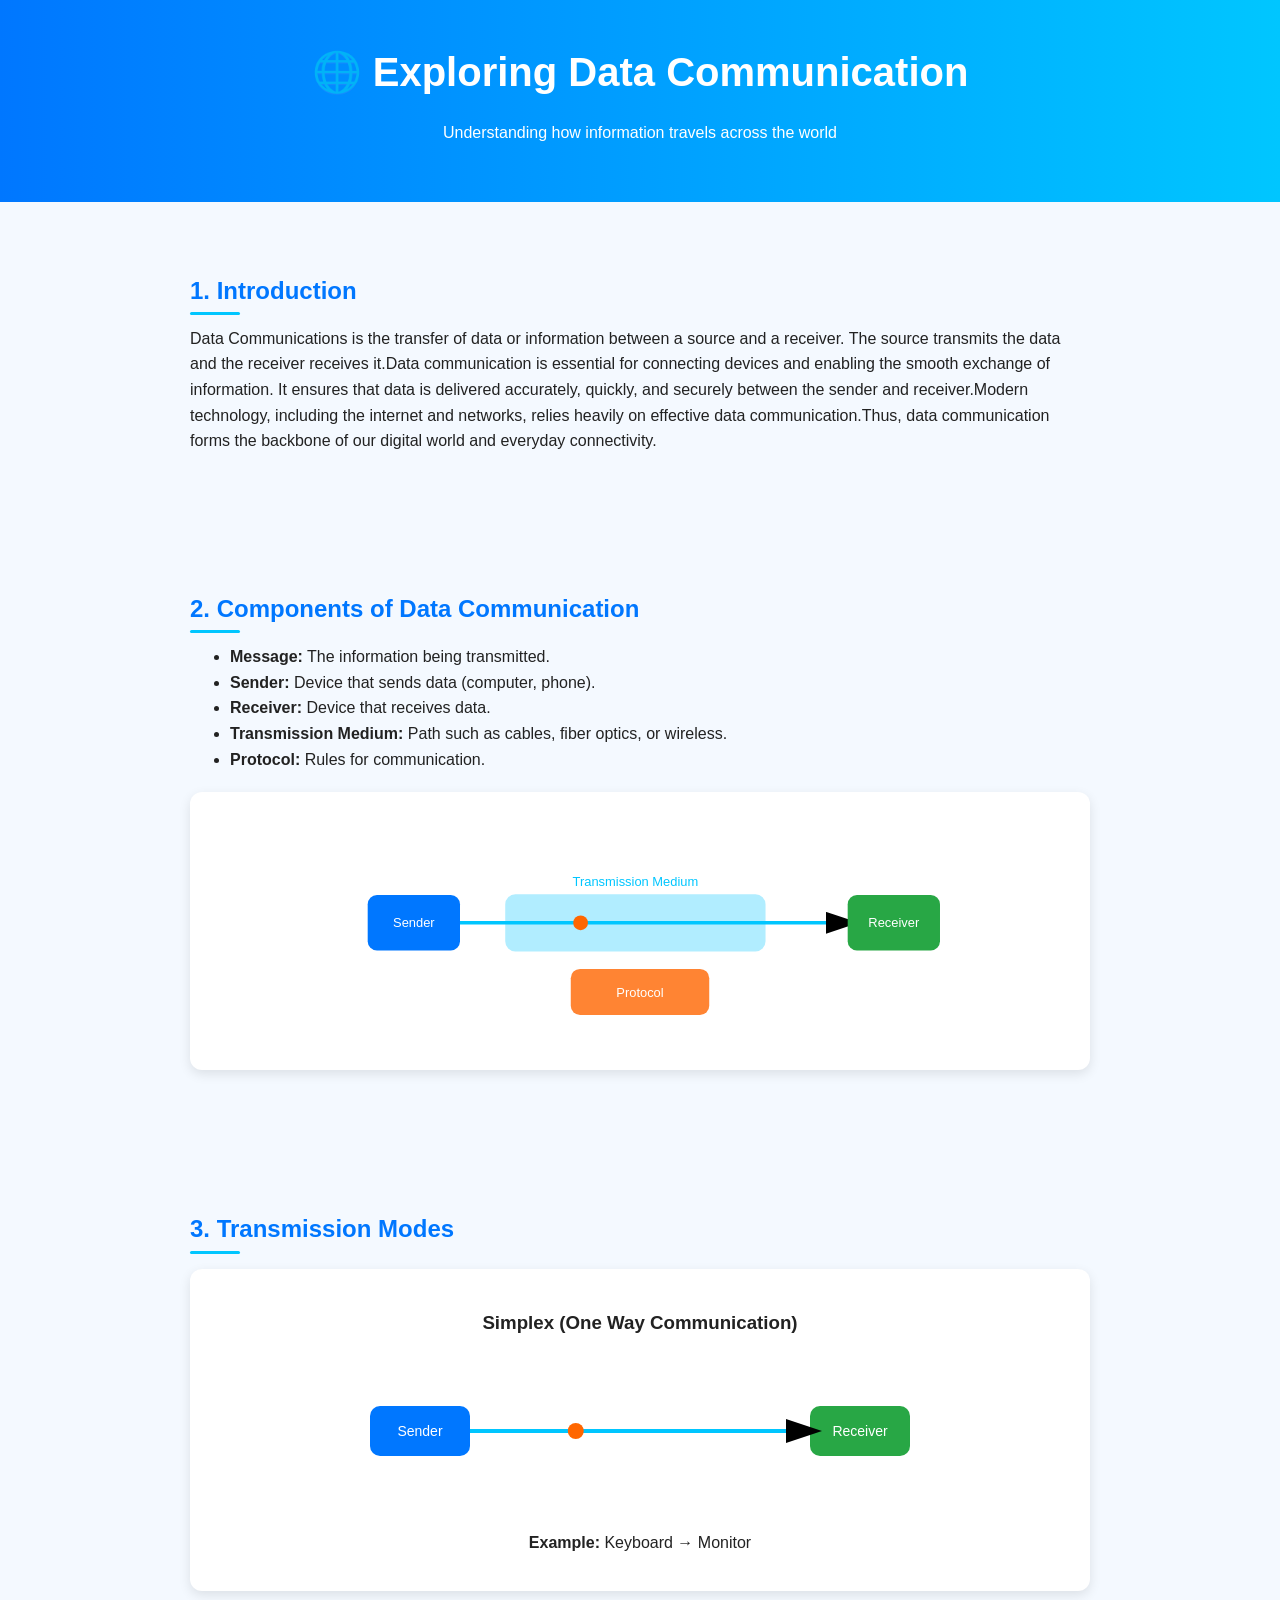
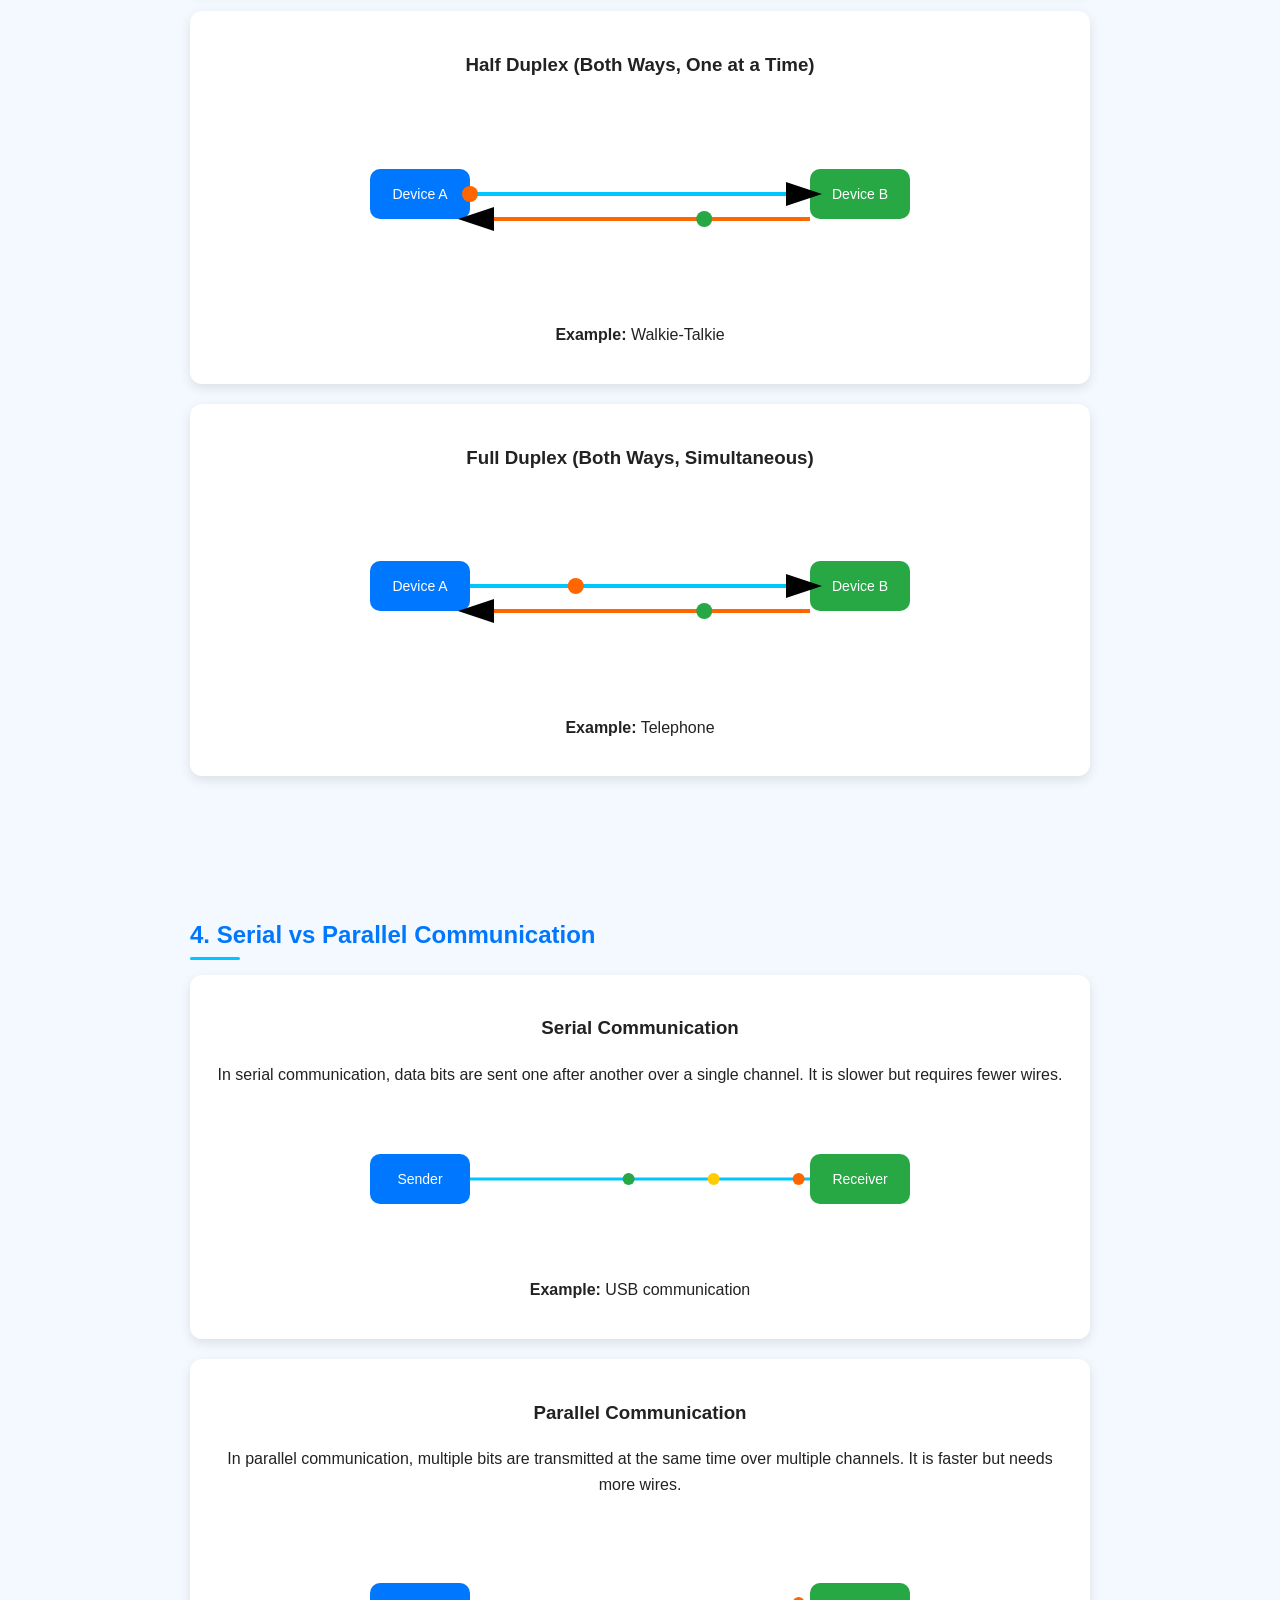
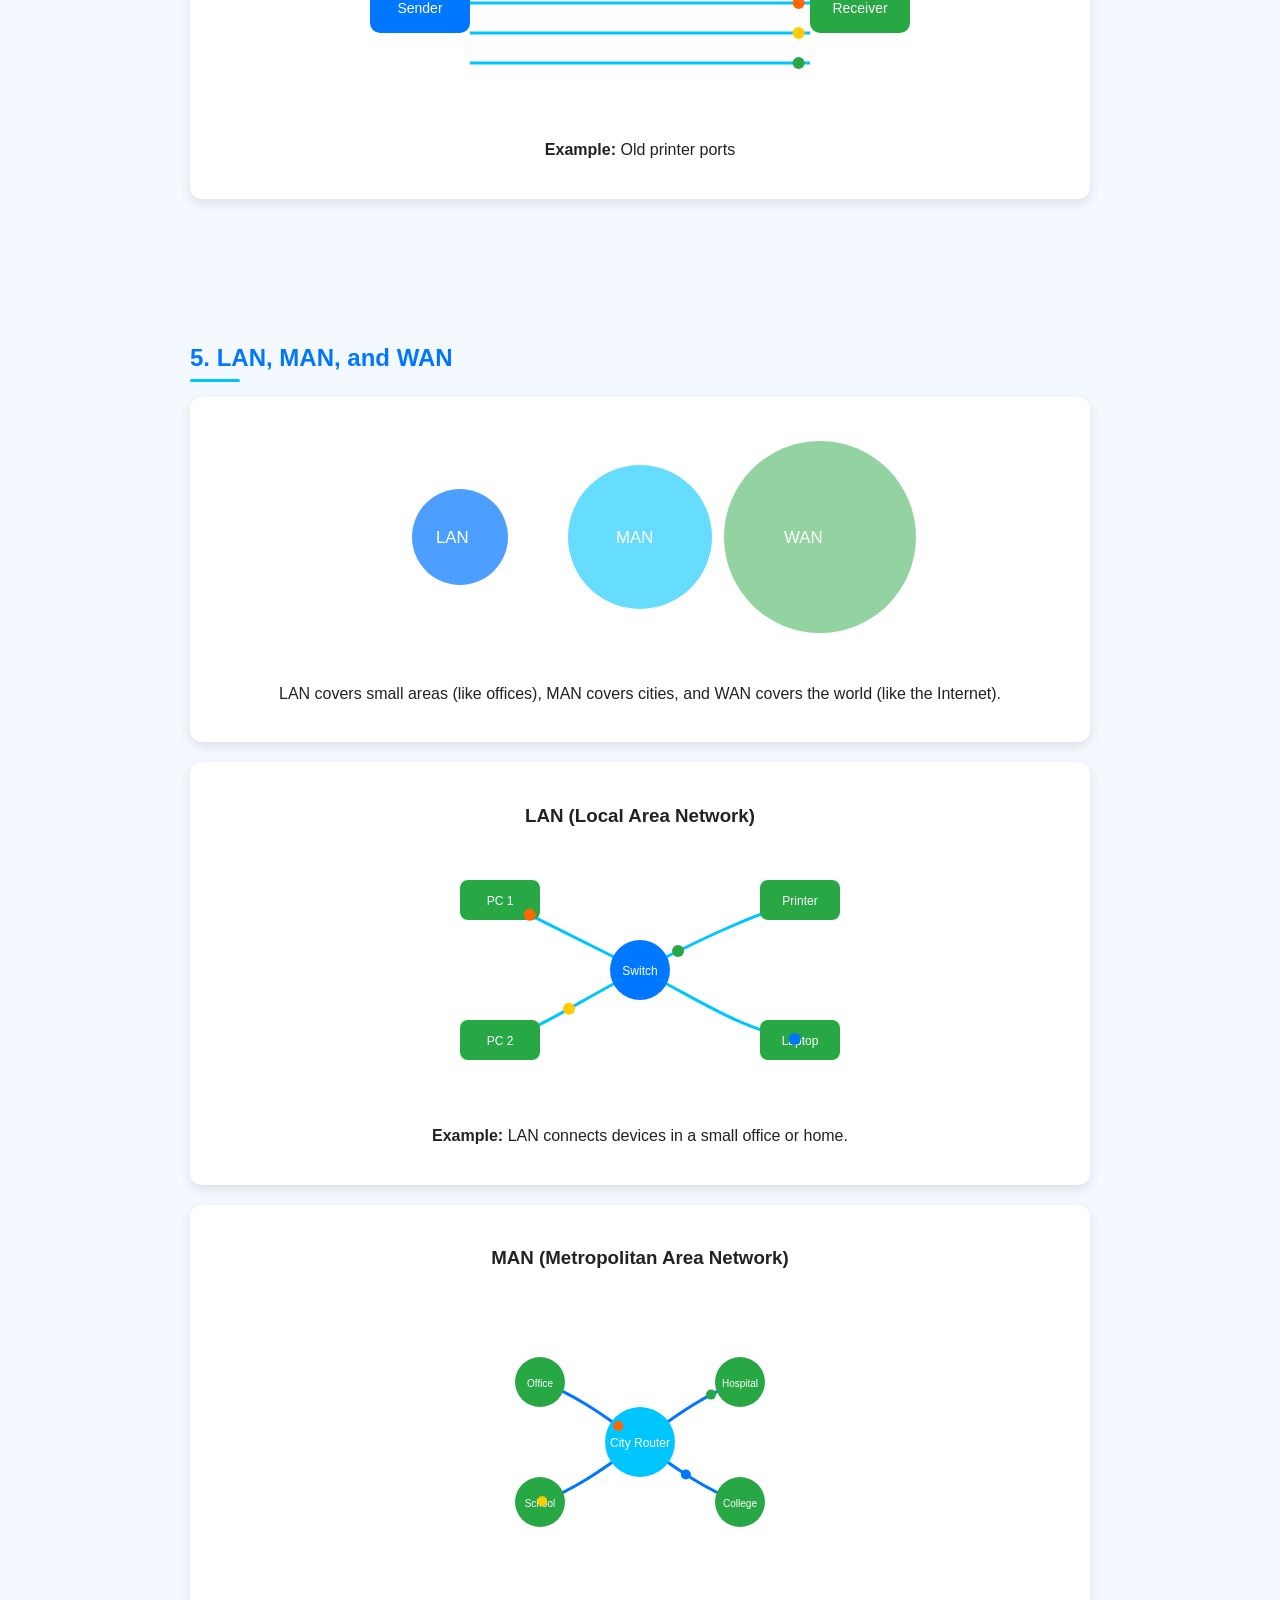
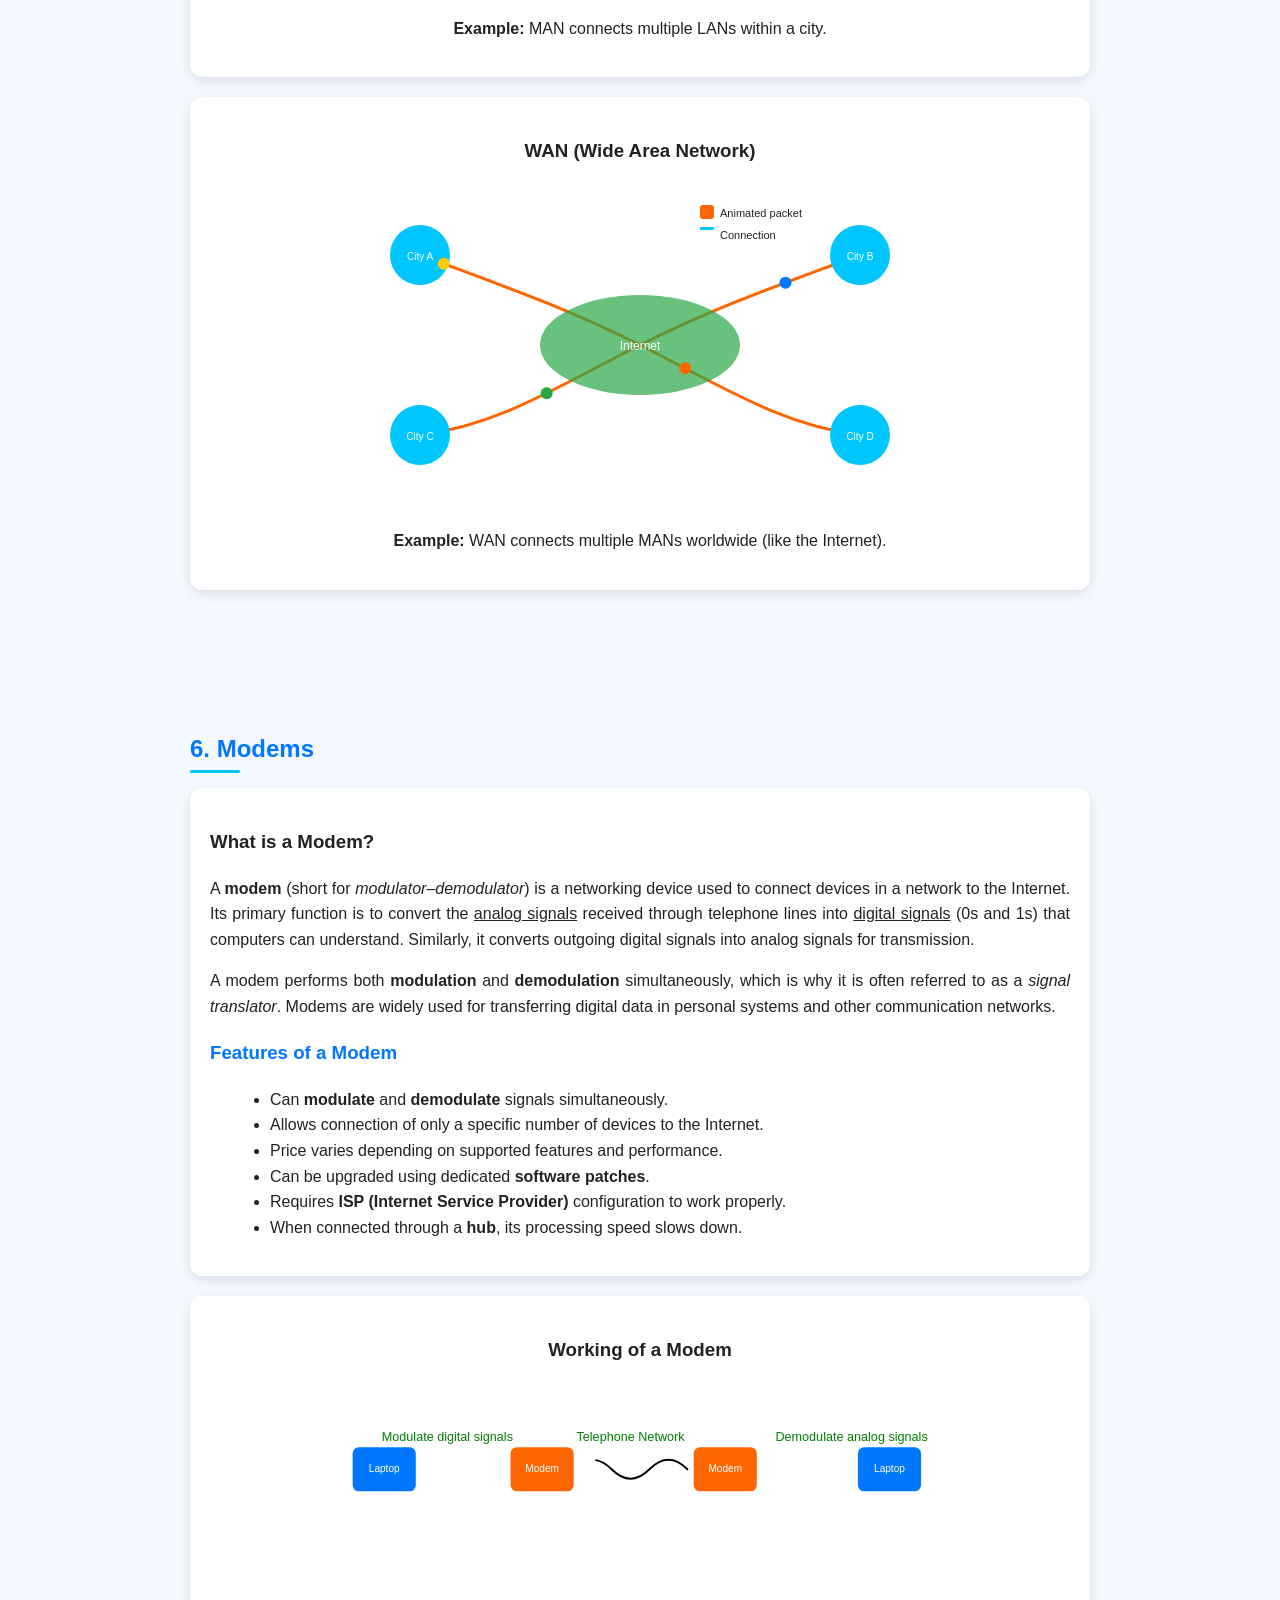
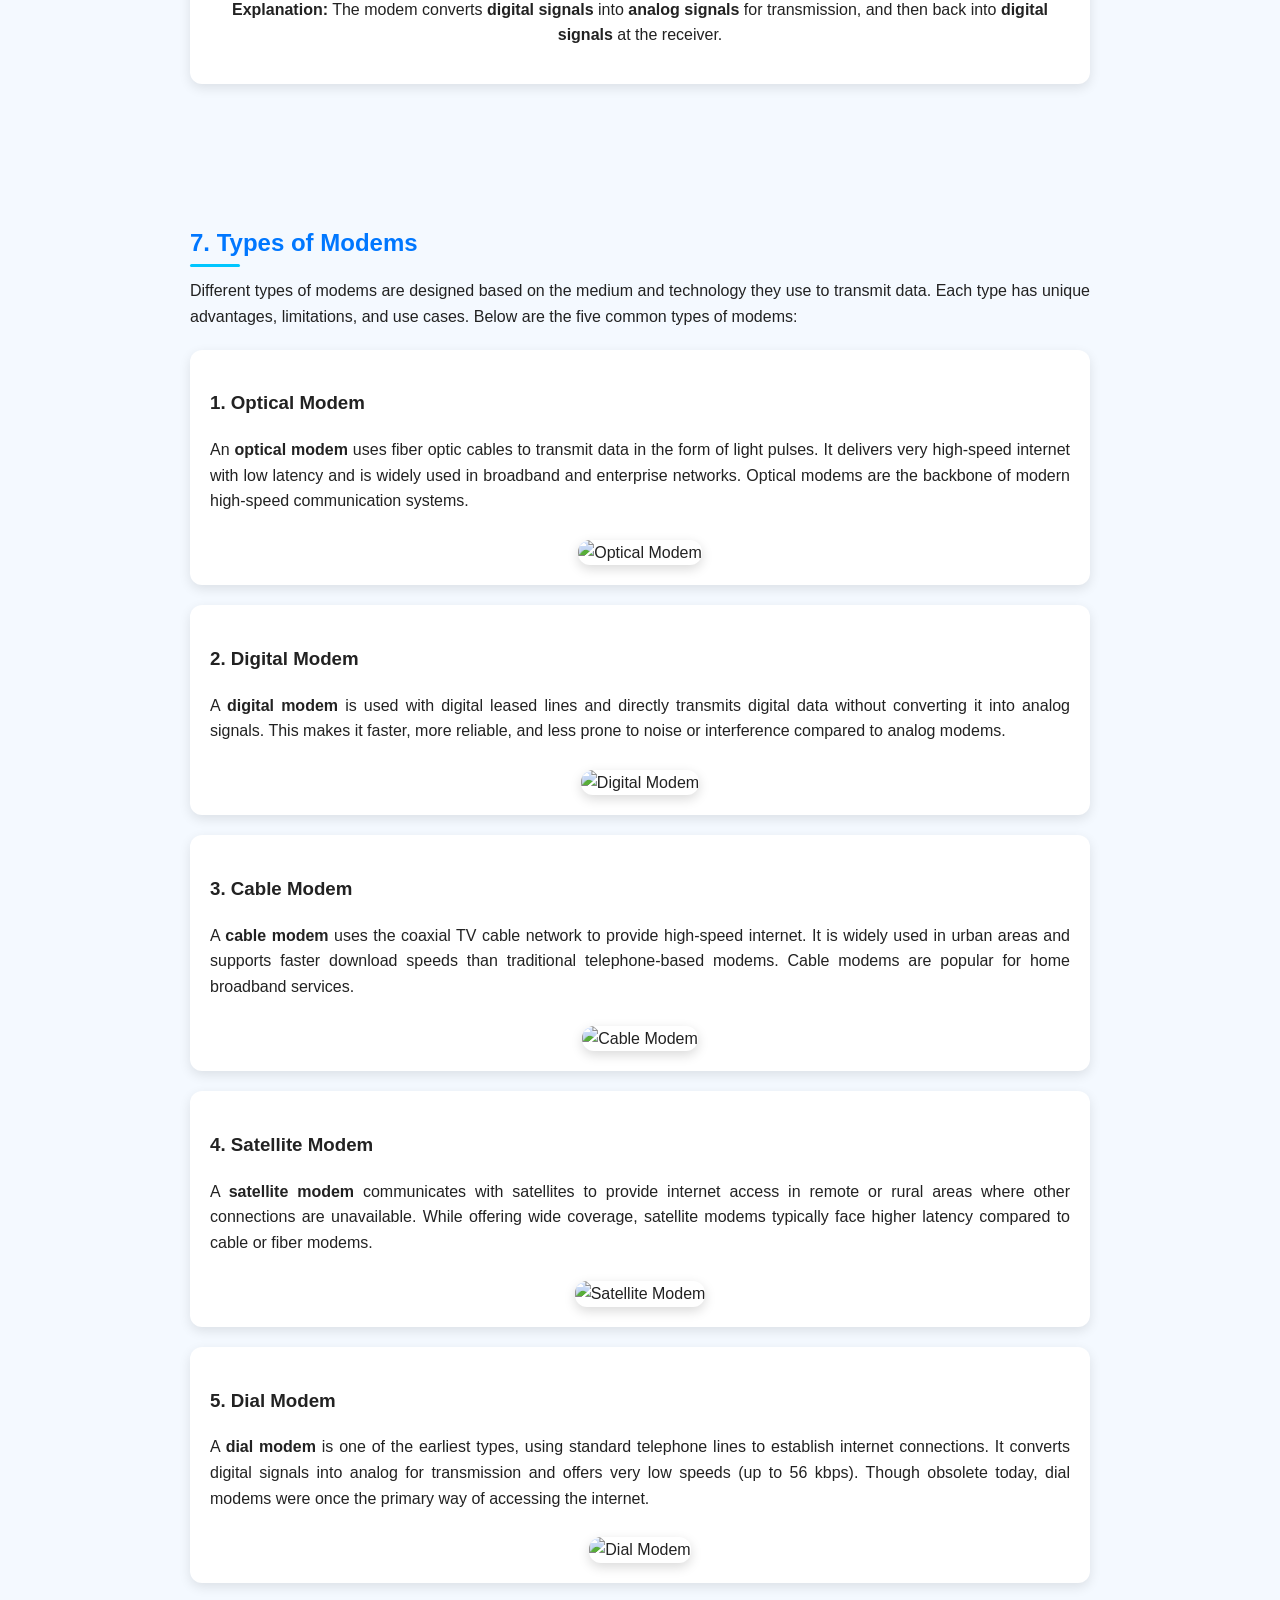
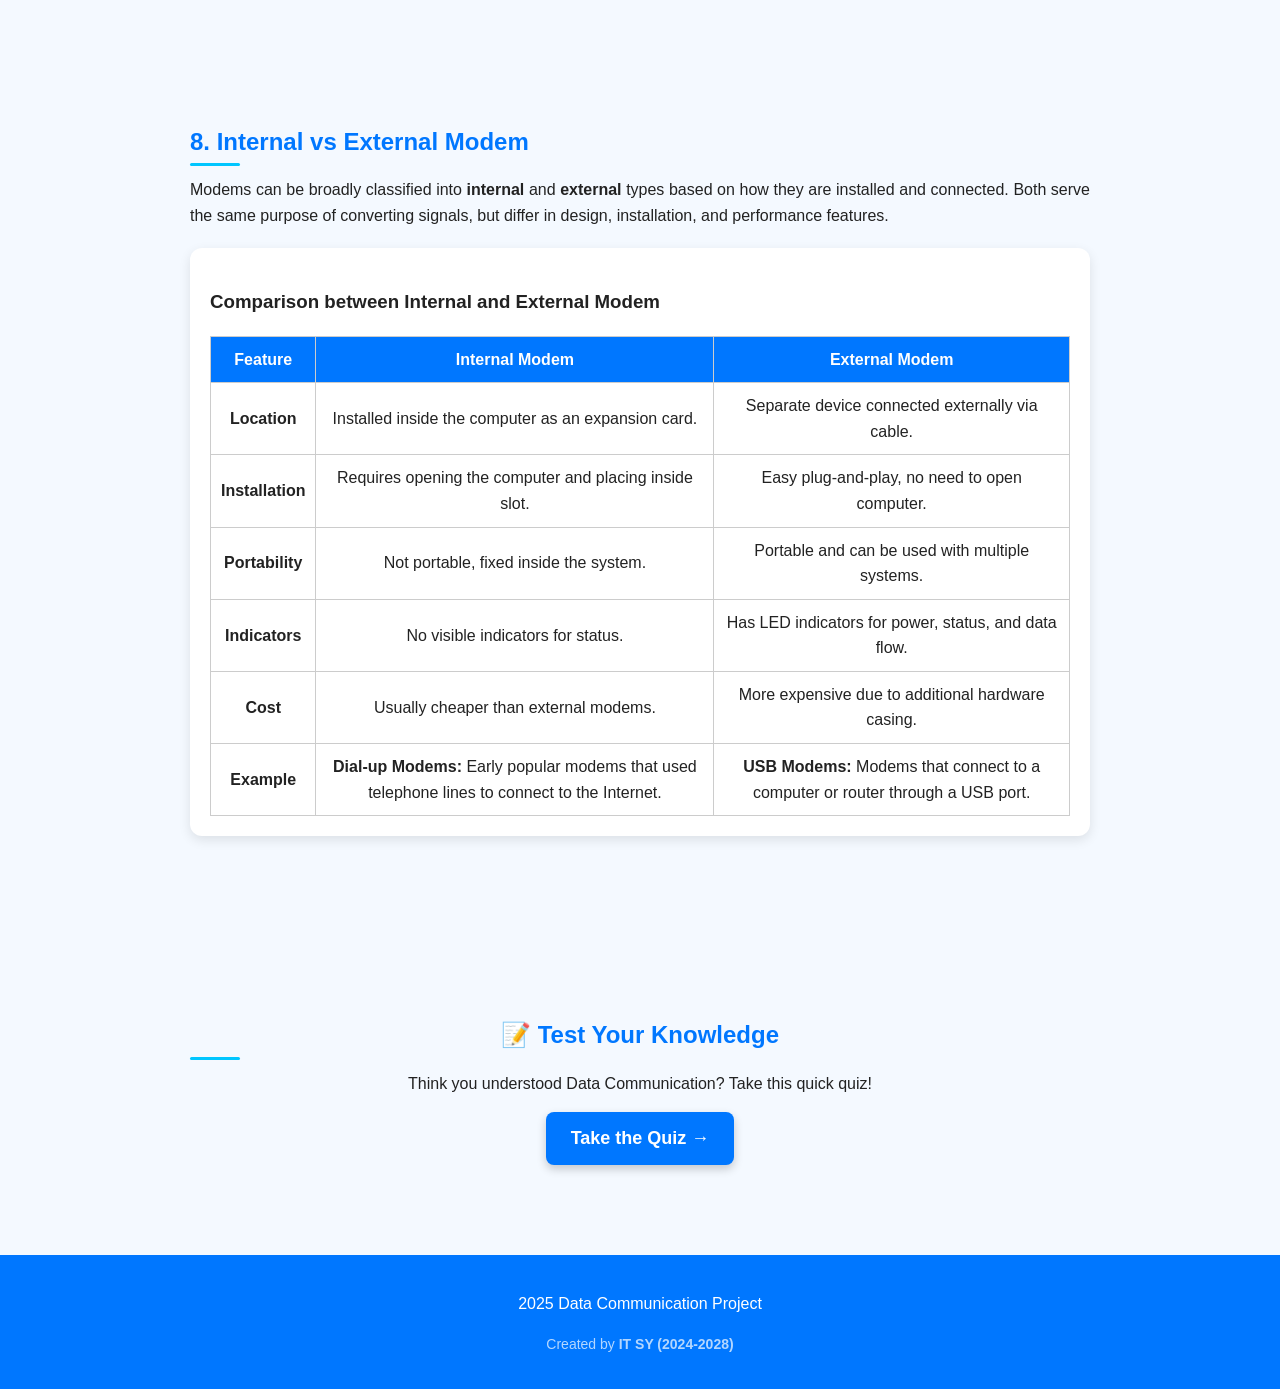
==== commit 4c4bc8ee: "Update index.html" ====
--- a/index.html
+++ b/index.html
@@ -619,7 +619,7 @@
 
 <footer>
   <p>2025 Data Communication Project</p>
-  <p style="font-size: 14px; opacity: 0.7;">Created by <b>IT SY (2024-2024)</b></p>
+  <p style="font-size: 14px; opacity: 0.7;">Created by <b>IT SY (2024-2028)</b></p>
 </footer>
   
 
@@ -627,3 +627,4 @@
 
 </body>
 </html>
+
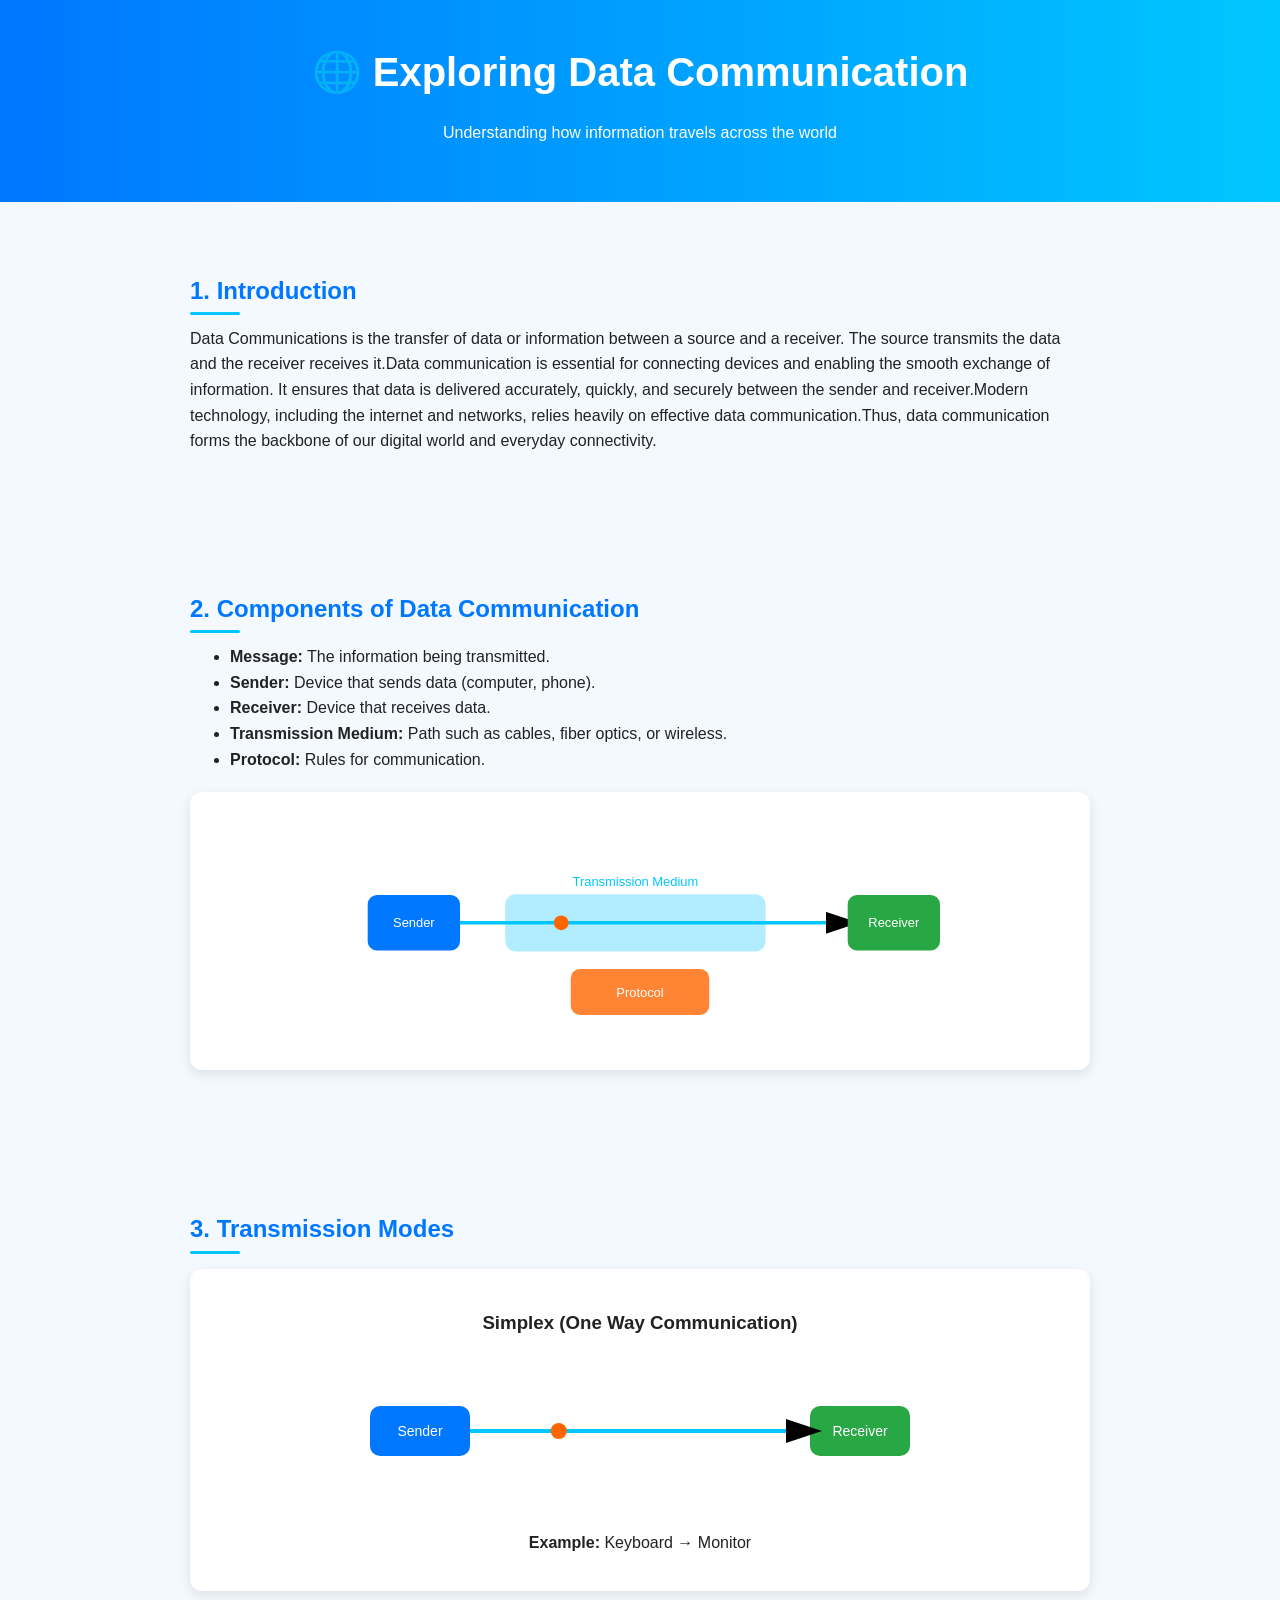
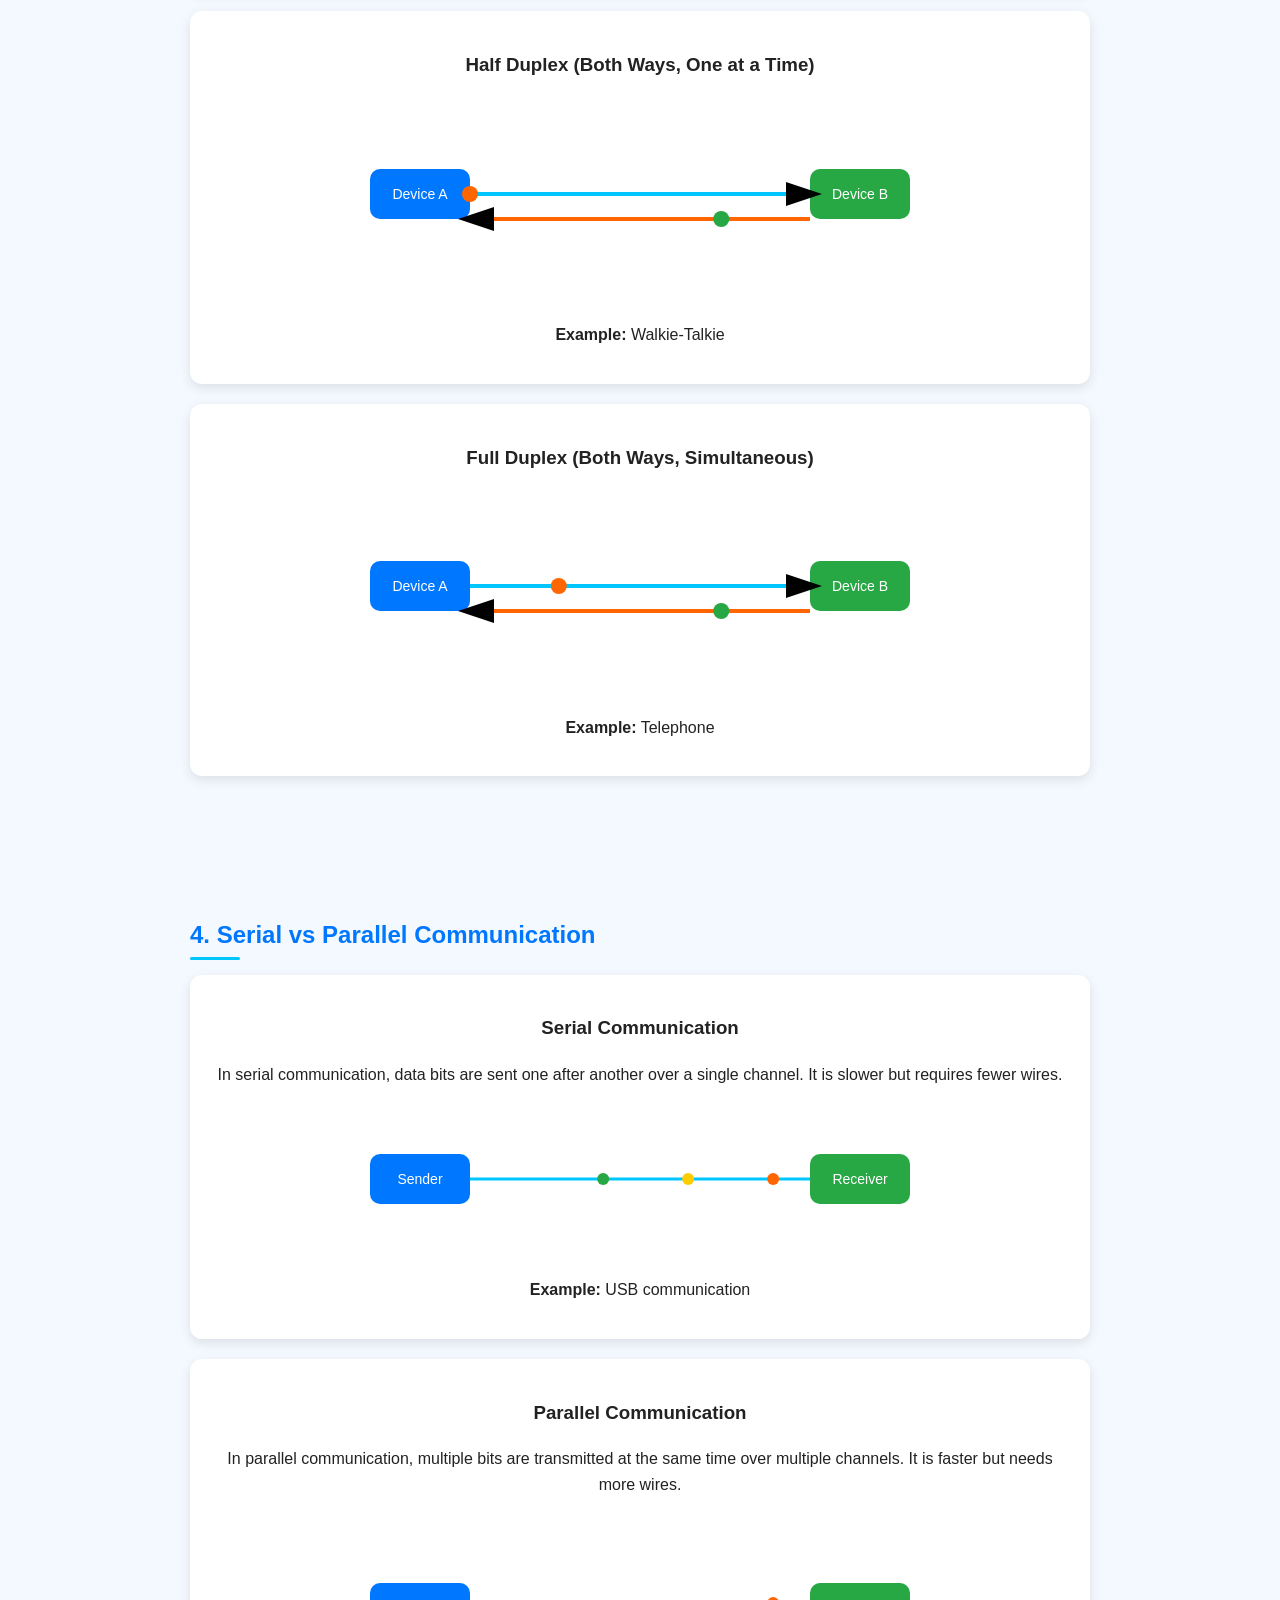
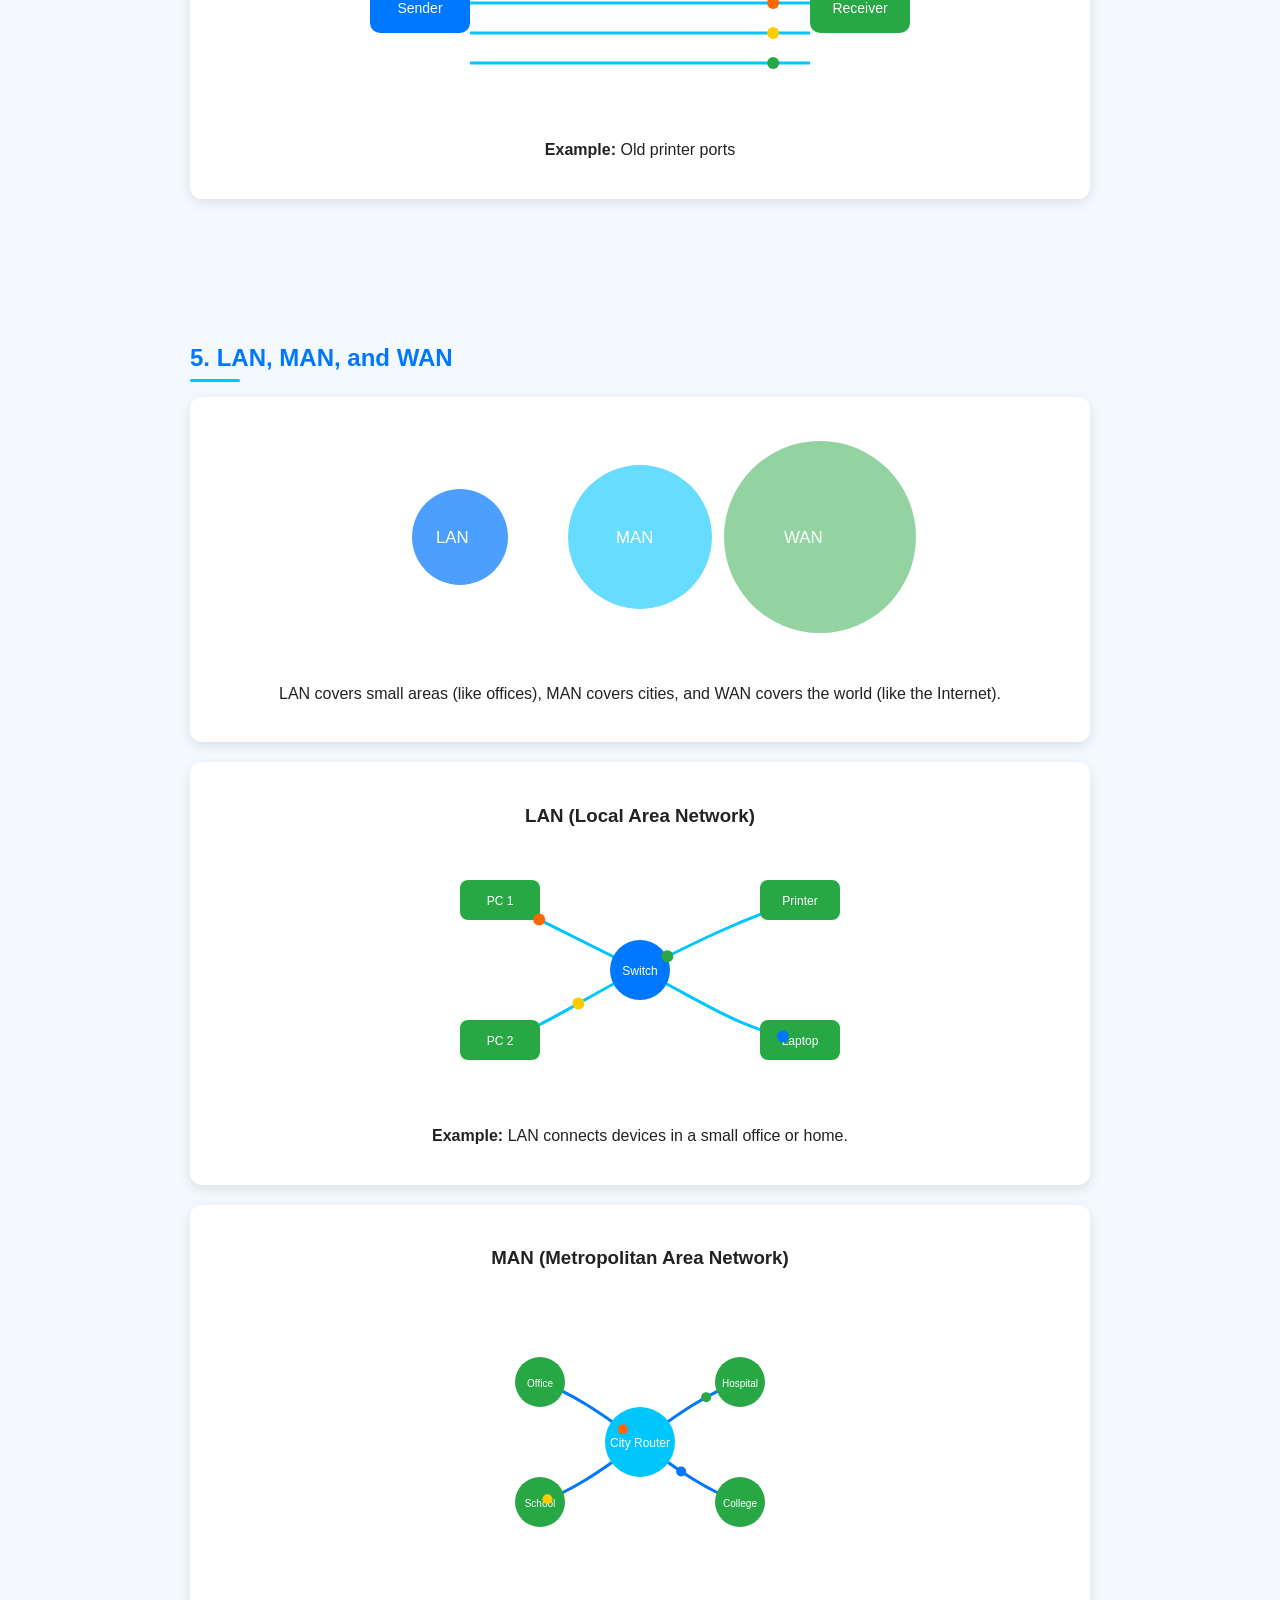
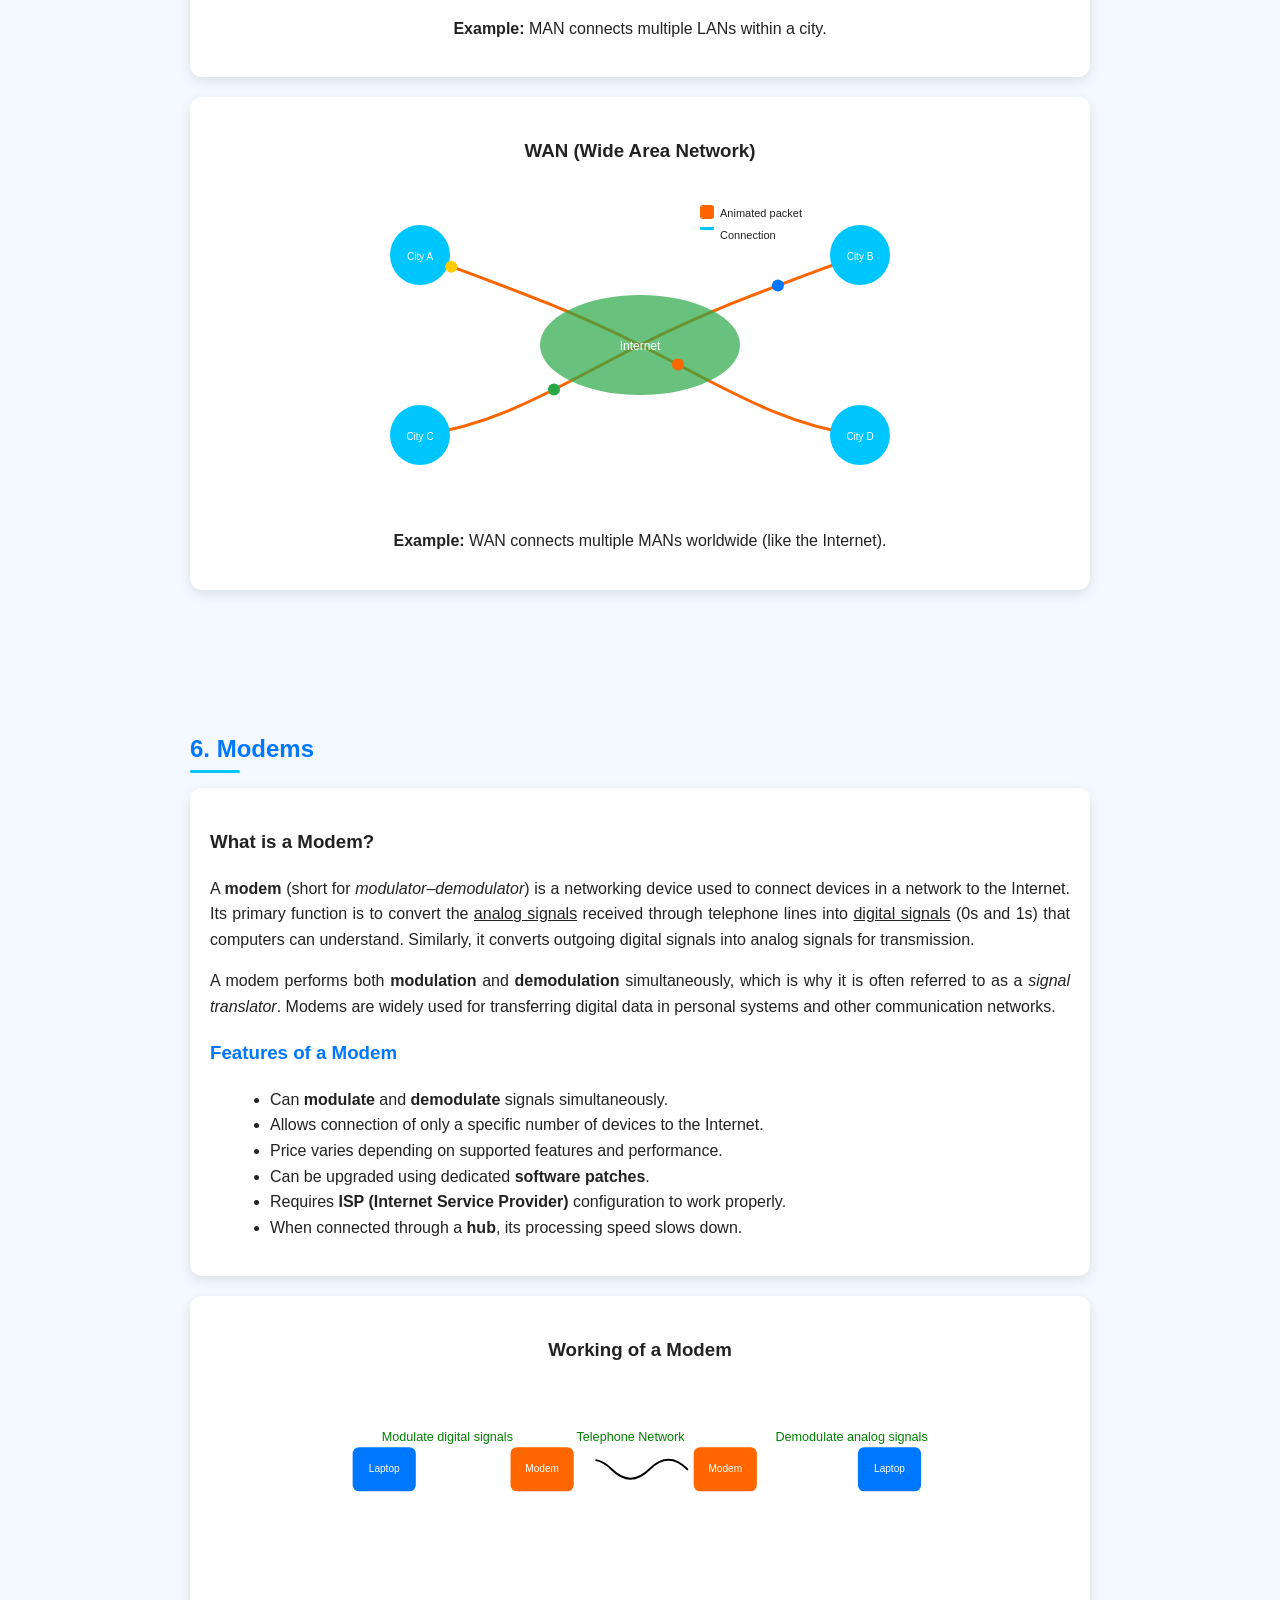
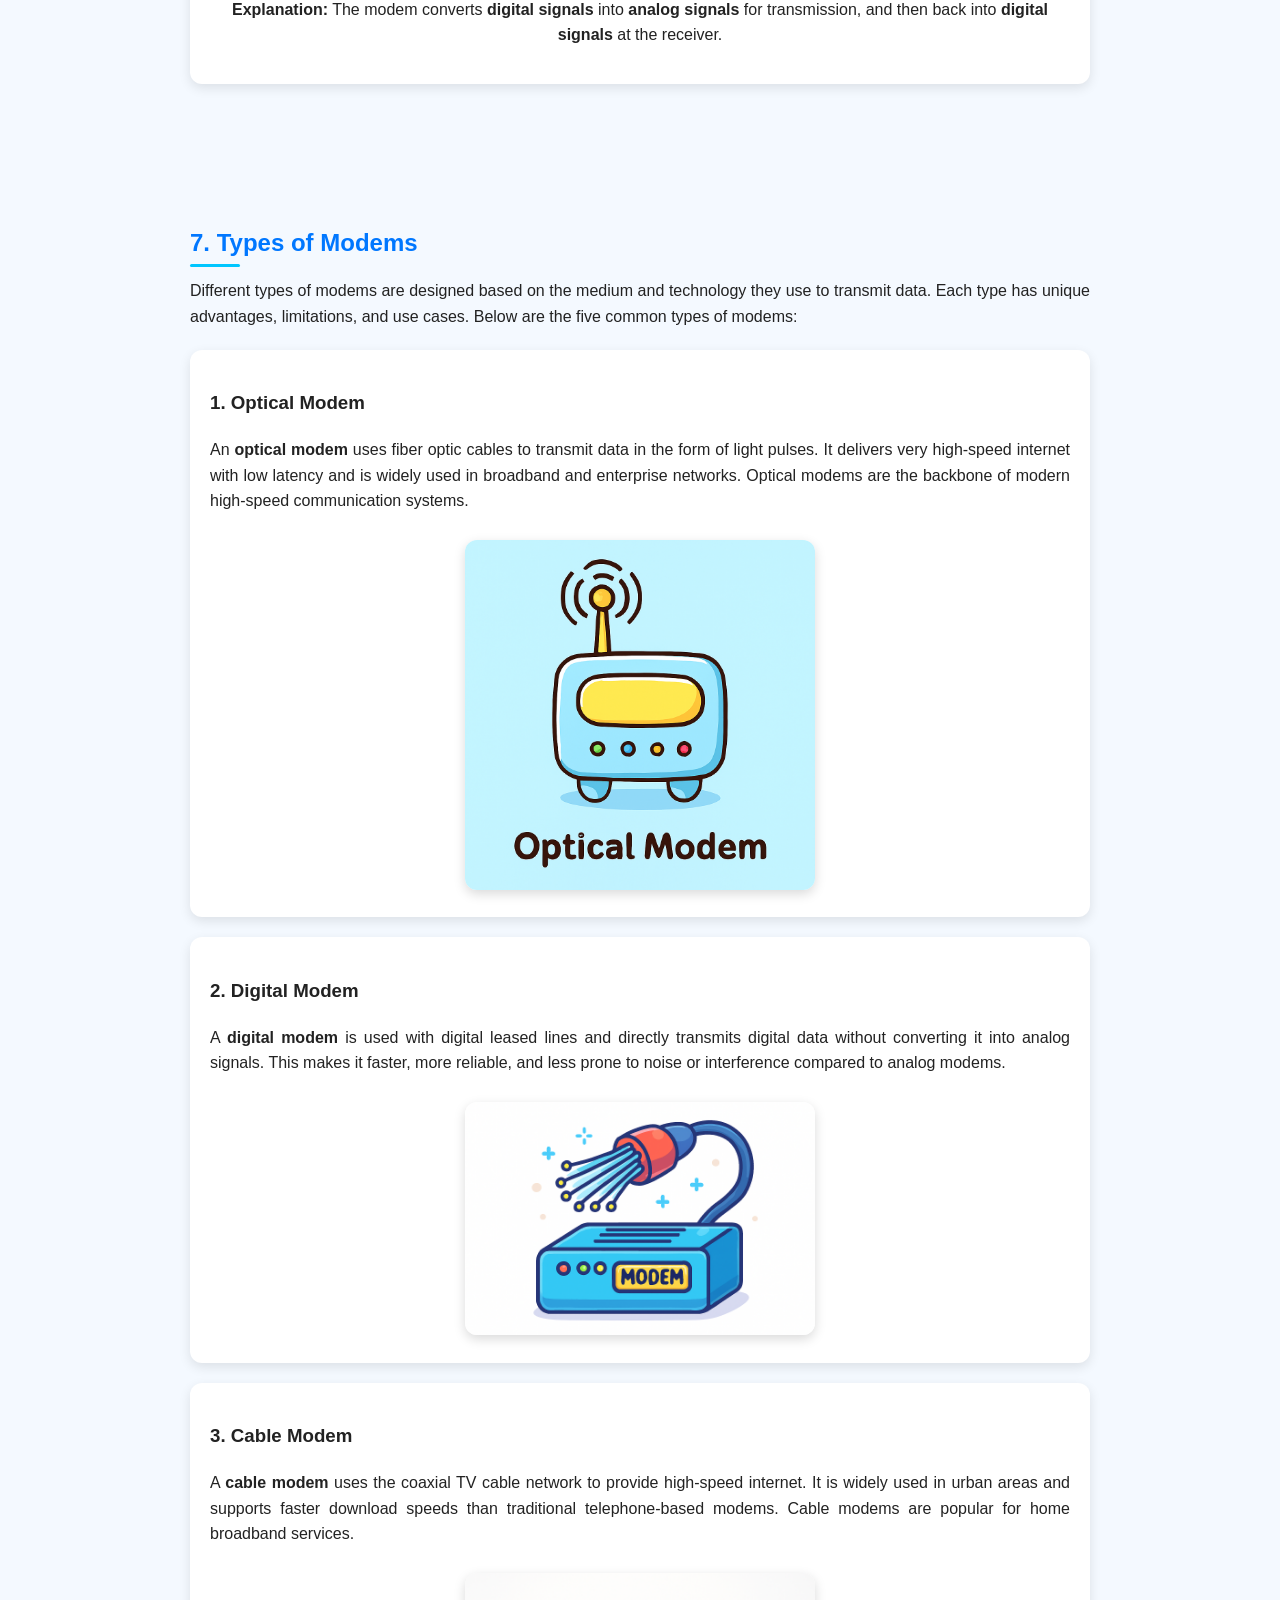
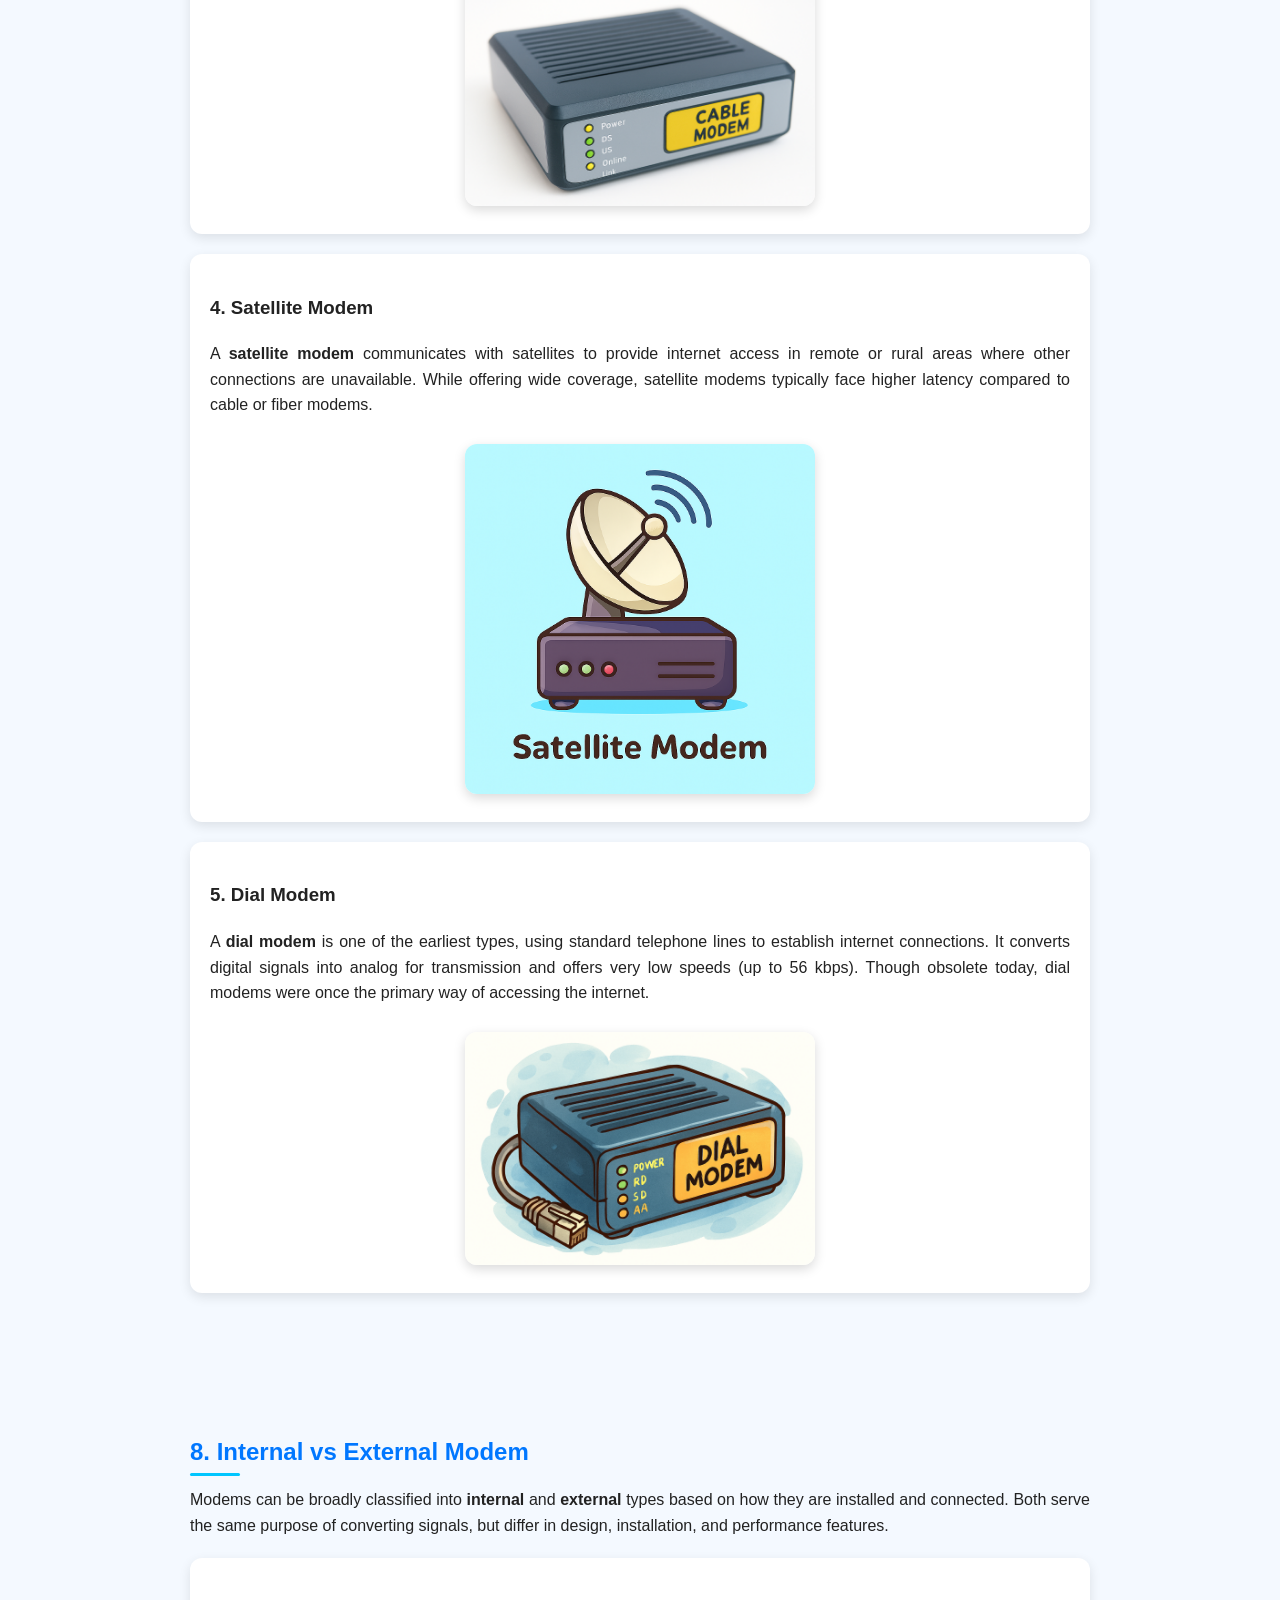
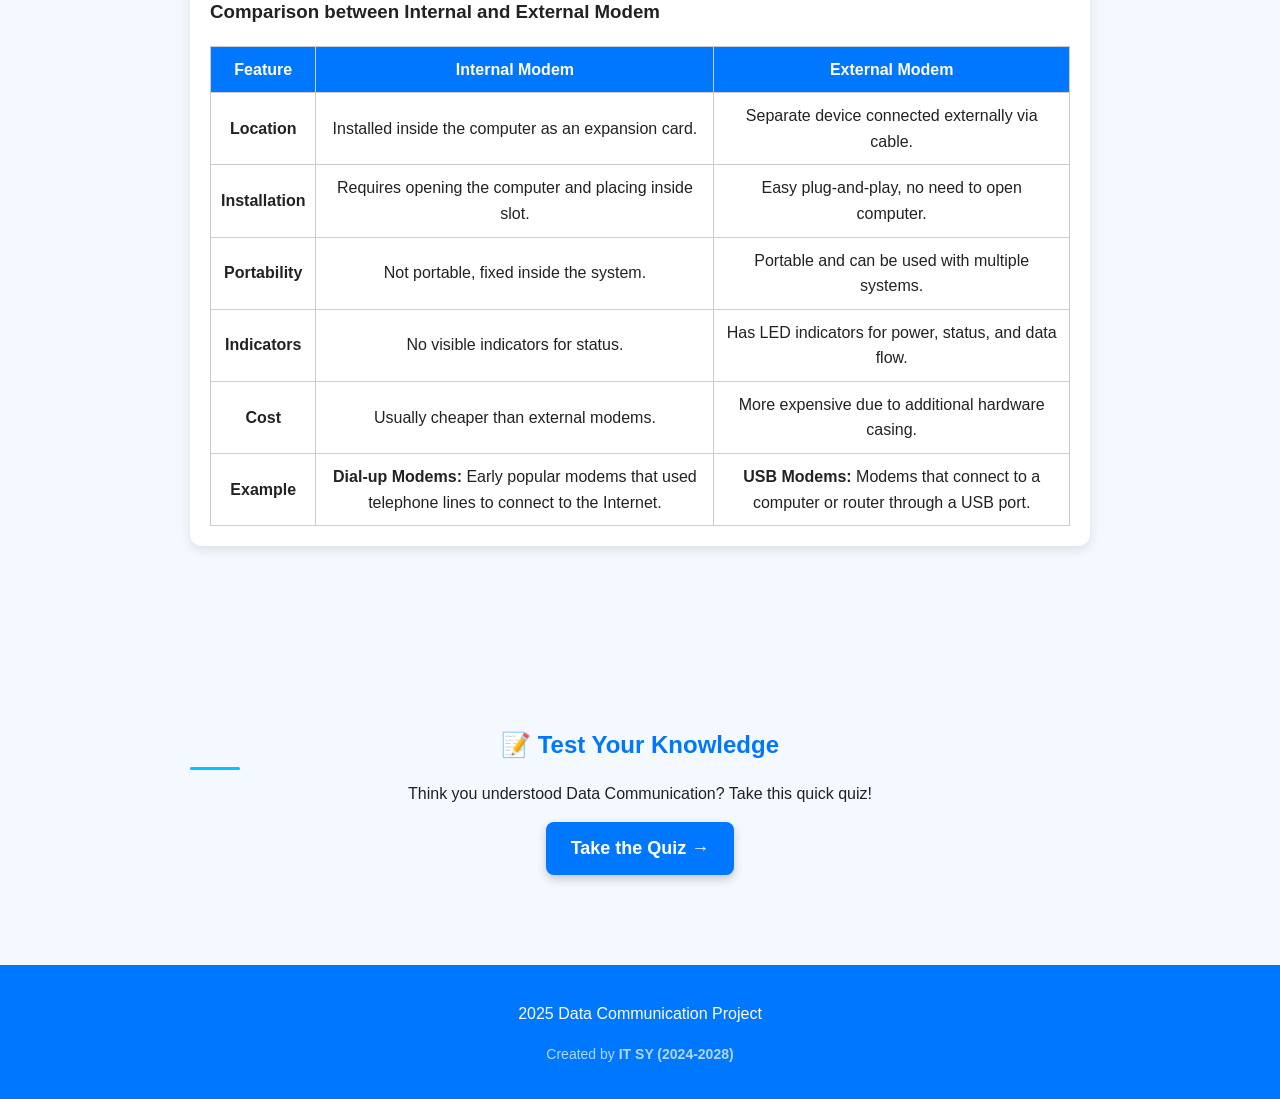
==== commit 3feba876: "Update index.html" ====
--- a/index.html
+++ b/index.html
@@ -490,7 +490,7 @@
       broadband and enterprise networks. Optical modems are the backbone of modern 
       high-speed communication systems.
     </p>
- <img src="images/optical.png" alt="Optical Modem" 
+ <img src="optical.png" alt="Optical Modem" 
        style="max-width:350px; margin-top:10px; border-radius:12px; box-shadow:0 4px 12px rgba(0,0,0,0.15);">   
 
   </div>
@@ -503,7 +503,7 @@
       without converting it into analog signals. This makes it faster, more reliable, 
       and less prone to noise or interference compared to analog modems.
     </p>
-     <img src="images/Digital.png" alt="Digital Modem" 
+     <img src="Digital.png" alt="Digital Modem" 
        style="max-width:350px; margin-top:10px; border-radius:12px; box-shadow:0 4px 12px rgba(0,0,0,0.15);">
   </div>
 
@@ -515,7 +515,7 @@
       It is widely used in urban areas and supports faster download speeds than 
       traditional telephone-based modems. Cable modems are popular for home broadband services.
     </p>
-     <img src="images/cable.png" alt="Cable Modem" 
+     <img src="cable.png" alt="Cable Modem" 
        style="max-width:350px; margin-top:10px; border-radius:12px; box-shadow:0 4px 12px rgba(0,0,0,0.15);">
   </div>
 
@@ -528,7 +528,7 @@
       wide coverage, satellite modems typically face higher latency compared to 
       cable or fiber modems.
     </p>
-    <img src="images/satellite.png" alt="Satellite Modem" 
+    <img src="satellite.png" alt="Satellite Modem" 
        style="max-width:350px; margin-top:10px; border-radius:12px; box-shadow:0 4px 12px rgba(0,0,0,0.15);">
   </div>
 
@@ -541,7 +541,7 @@
       transmission and offers very low speeds (up to 56 kbps). Though obsolete today, 
       dial modems were once the primary way of accessing the internet.
     </p>
-   <img src="images/dial.png" alt="Dial Modem" 
+   <img src="dial.png" alt="Dial Modem" 
        style="max-width:350px; margin-top:10px; border-radius:12px; box-shadow:0 4px 12px rgba(0,0,0,0.15);">  
 
 </div>
@@ -628,3 +628,4 @@
 </body>
 </html>
 
+
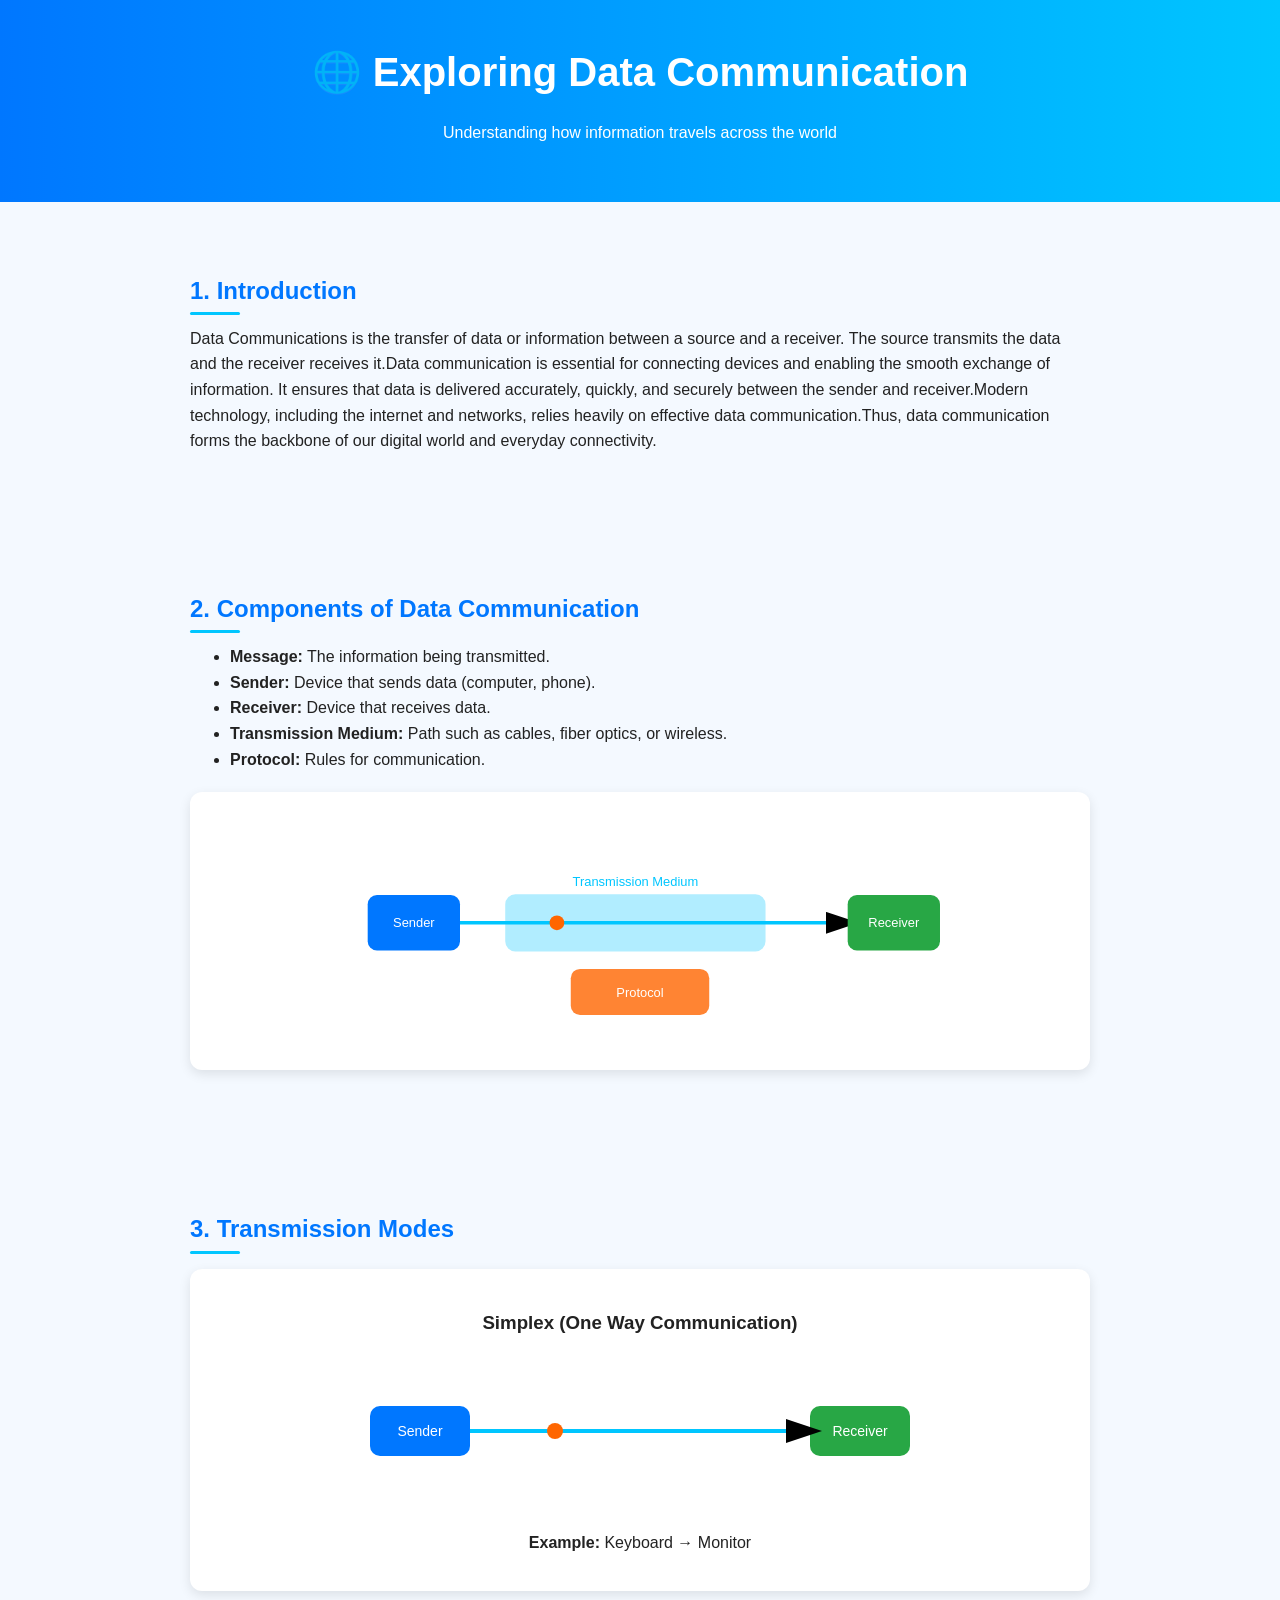
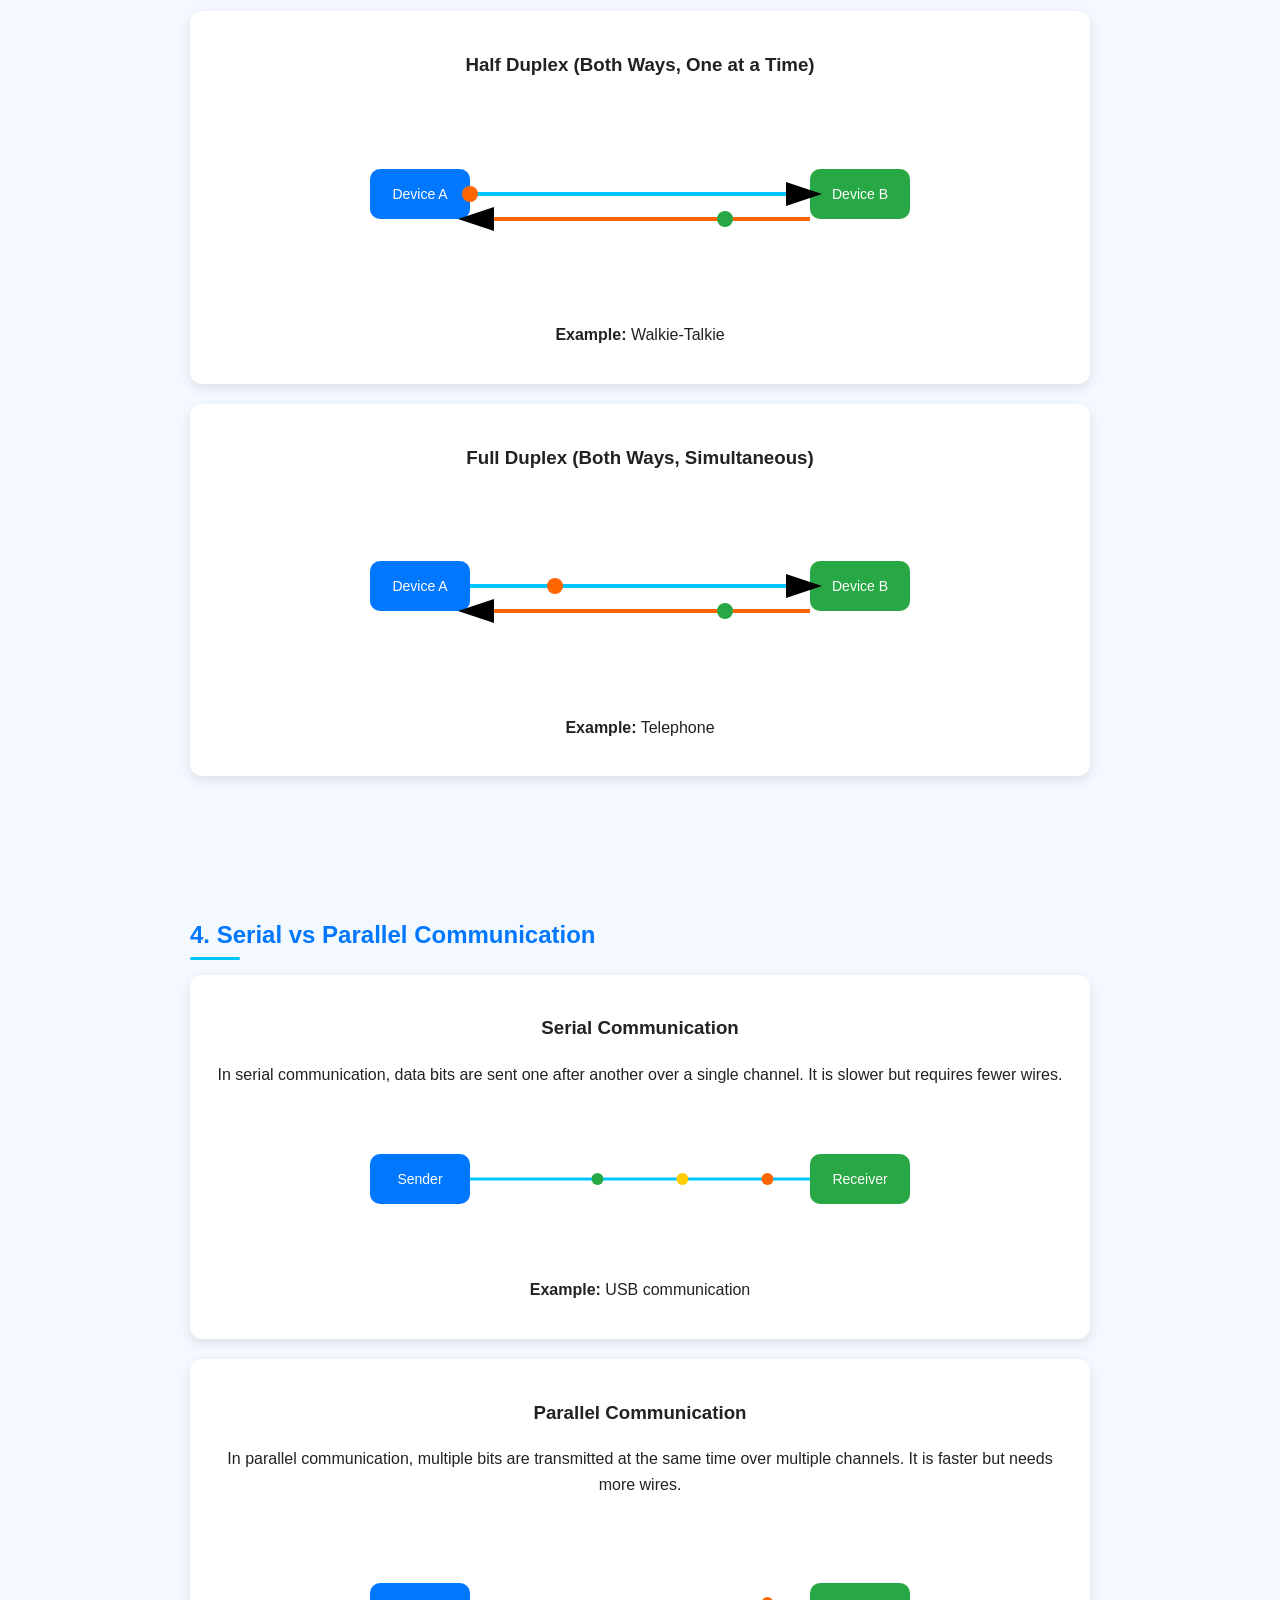
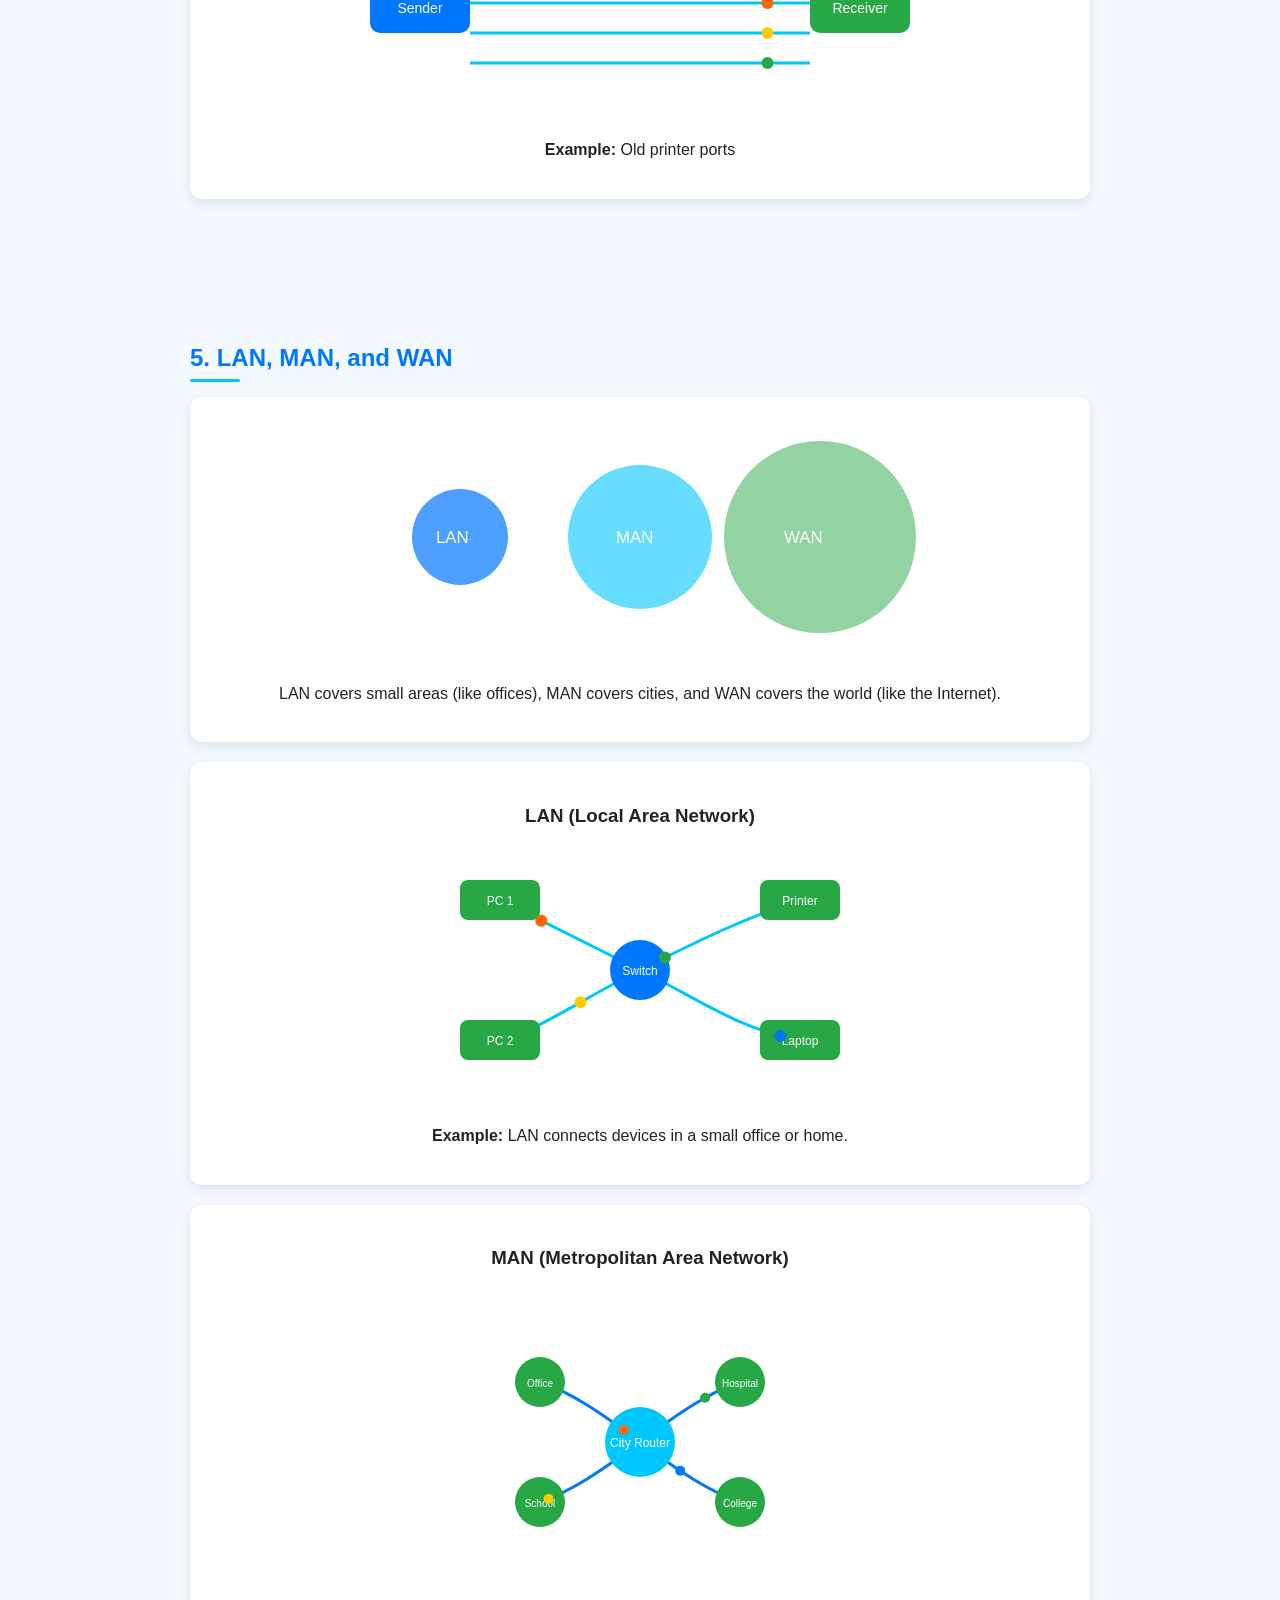
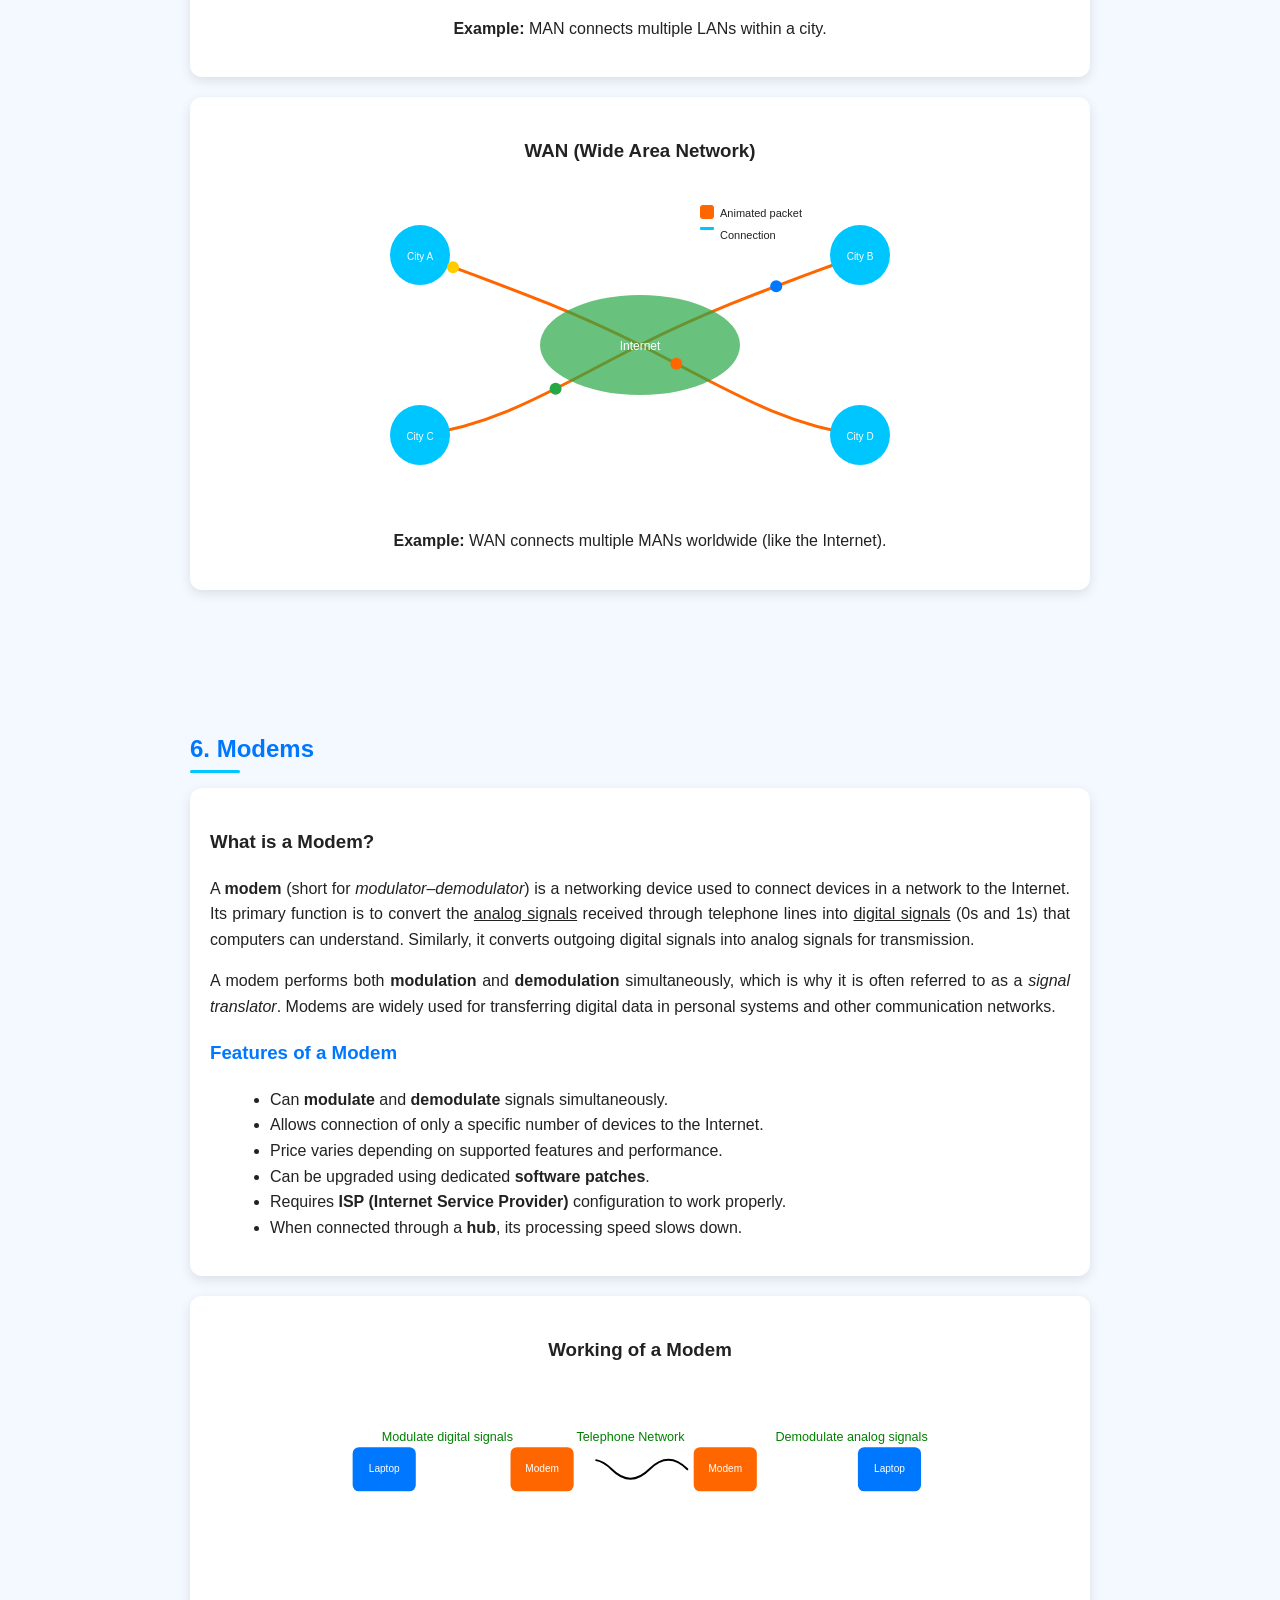
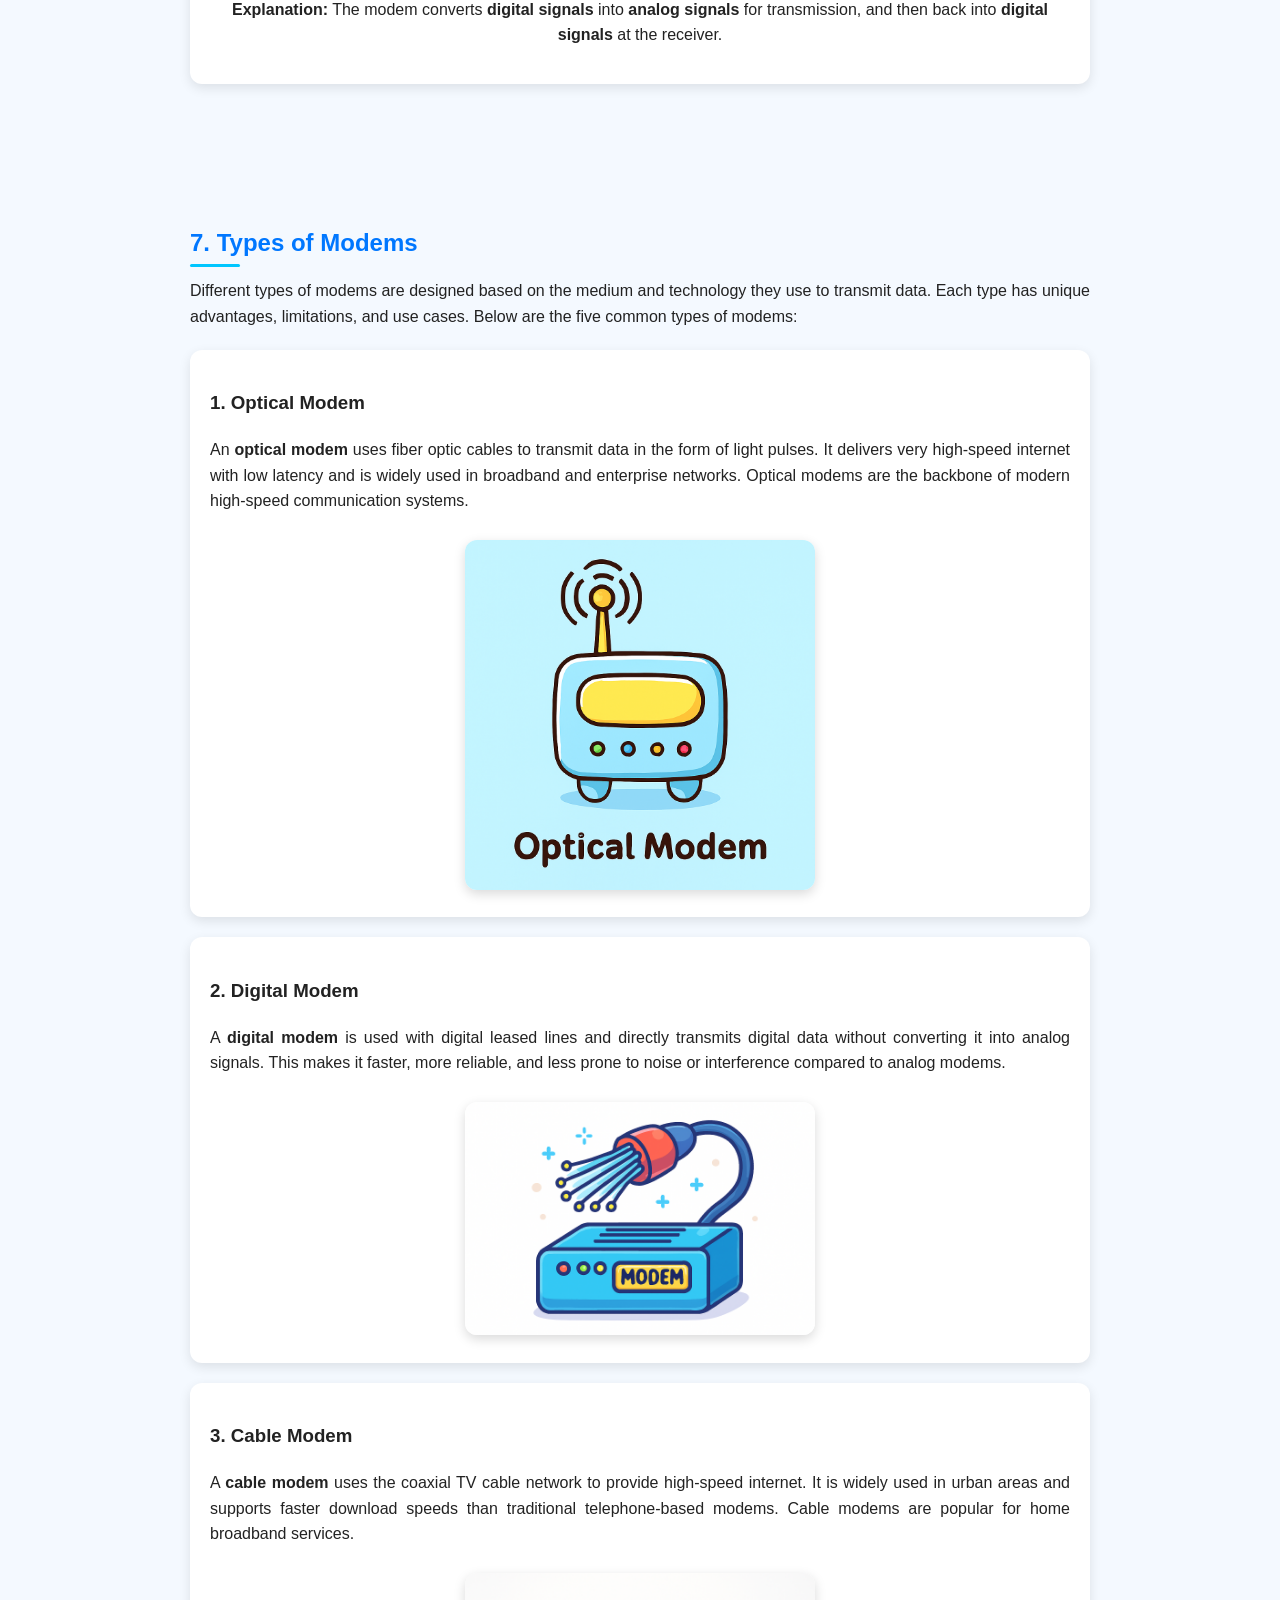
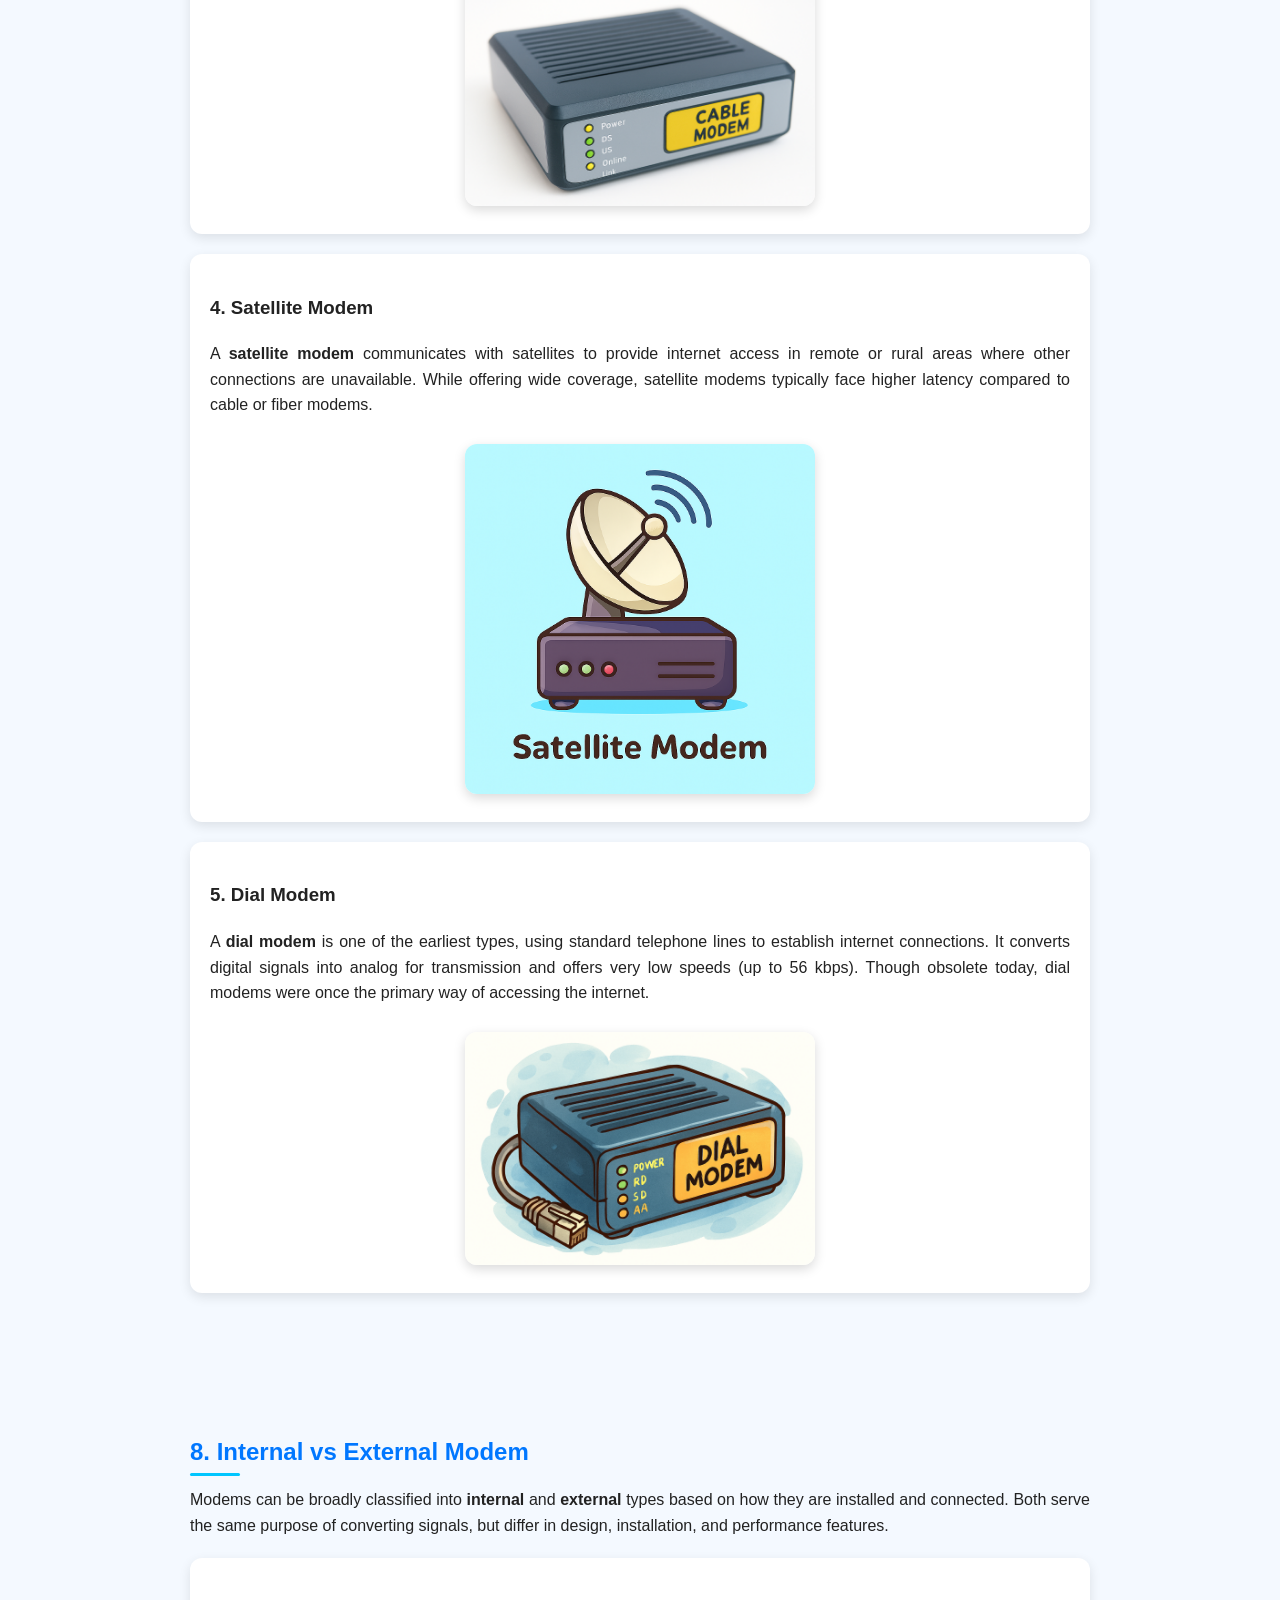
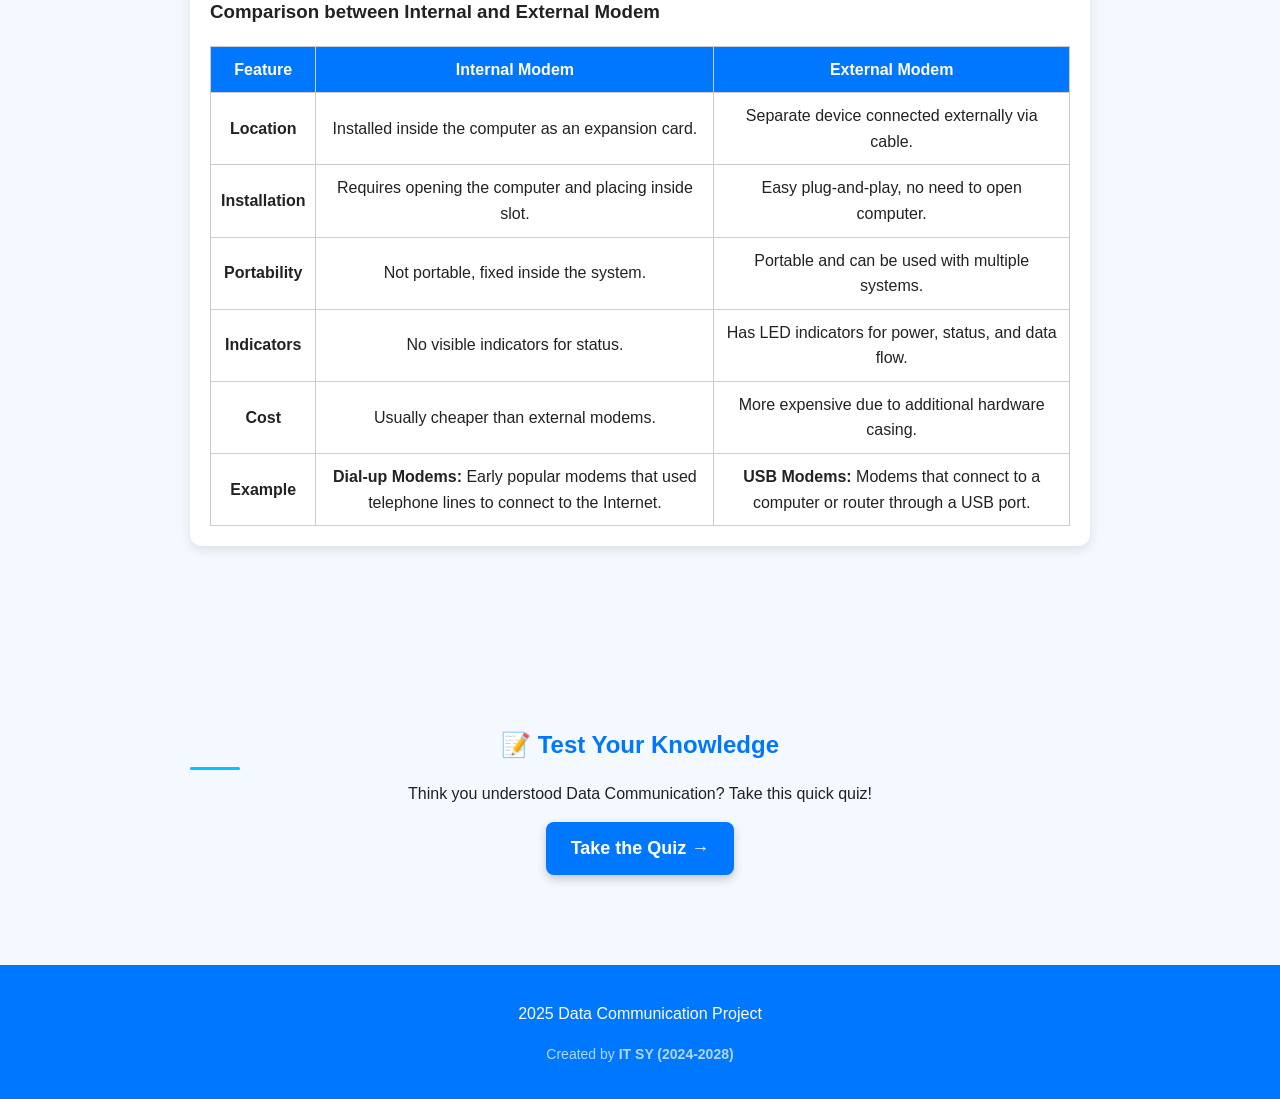
==== commit 766035a8: "Update index.html" ====
--- a/index.html
+++ b/index.html
@@ -491,7 +491,7 @@
       high-speed communication systems.
     </p>
  <img src="optical.png" alt="Optical Modem" 
-       style="max-width:350px; margin-top:10px; border-radius:12px; box-shadow:0 4px 12px rgba(0,0,0,0.15);">   
+      style="width:100%; max-width:350px; height:auto; margin-top:10px; border-radius:12px; box-shadow:0 4px 12px rgba(0,0,0,0.15);">
 
   </div>
 
@@ -504,7 +504,7 @@
       and less prone to noise or interference compared to analog modems.
     </p>
      <img src="Digital.png" alt="Digital Modem" 
-       style="max-width:350px; margin-top:10px; border-radius:12px; box-shadow:0 4px 12px rgba(0,0,0,0.15);">
+       style="width:100%; max-width:350px; height:auto; margin-top:10px; border-radius:12px; box-shadow:0 4px 12px rgba(0,0,0,0.15);">
   </div>
 
   <!-- Cable Modem -->
@@ -516,7 +516,7 @@
       traditional telephone-based modems. Cable modems are popular for home broadband services.
     </p>
      <img src="cable.png" alt="Cable Modem" 
-       style="max-width:350px; margin-top:10px; border-radius:12px; box-shadow:0 4px 12px rgba(0,0,0,0.15);">
+       style="width:100%; max-width:350px; height:auto; margin-top:10px; border-radius:12px; box-shadow:0 4px 12px rgba(0,0,0,0.15);">
   </div>
 
   <!-- Satellite Modem -->
@@ -529,7 +529,7 @@
       cable or fiber modems.
     </p>
     <img src="satellite.png" alt="Satellite Modem" 
-       style="max-width:350px; margin-top:10px; border-radius:12px; box-shadow:0 4px 12px rgba(0,0,0,0.15);">
+       style="width:100%; max-width:350px; height:auto; margin-top:10px; border-radius:12px; box-shadow:0 4px 12px rgba(0,0,0,0.15);">
   </div>
 
   <!-- Dial Modem -->
@@ -542,7 +542,7 @@
       dial modems were once the primary way of accessing the internet.
     </p>
    <img src="dial.png" alt="Dial Modem" 
-       style="max-width:350px; margin-top:10px; border-radius:12px; box-shadow:0 4px 12px rgba(0,0,0,0.15);">  
+      style="width:100%; max-width:350px; height:auto; margin-top:10px; border-radius:12px; box-shadow:0 4px 12px rgba(0,0,0,0.15);">
 
 </div>
 </section>
@@ -629,3 +629,4 @@
 </html>
 
 
+
